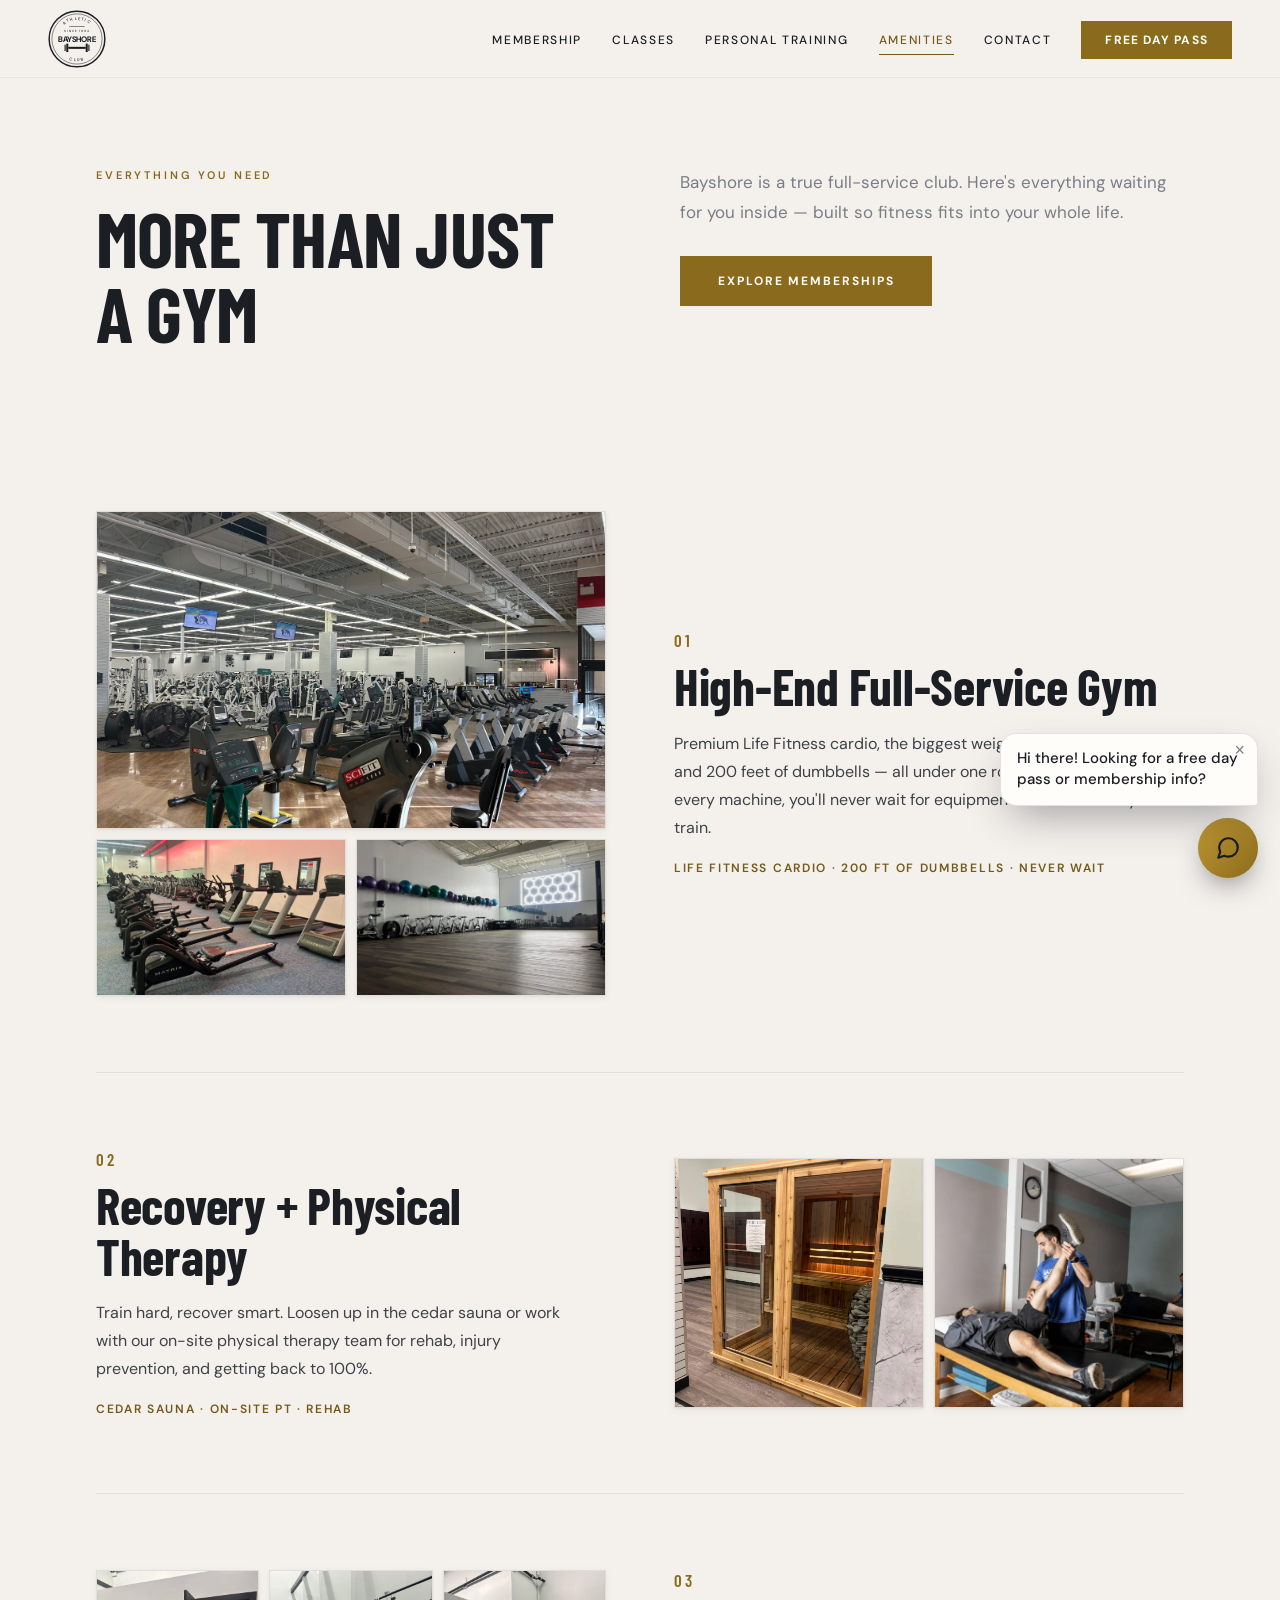
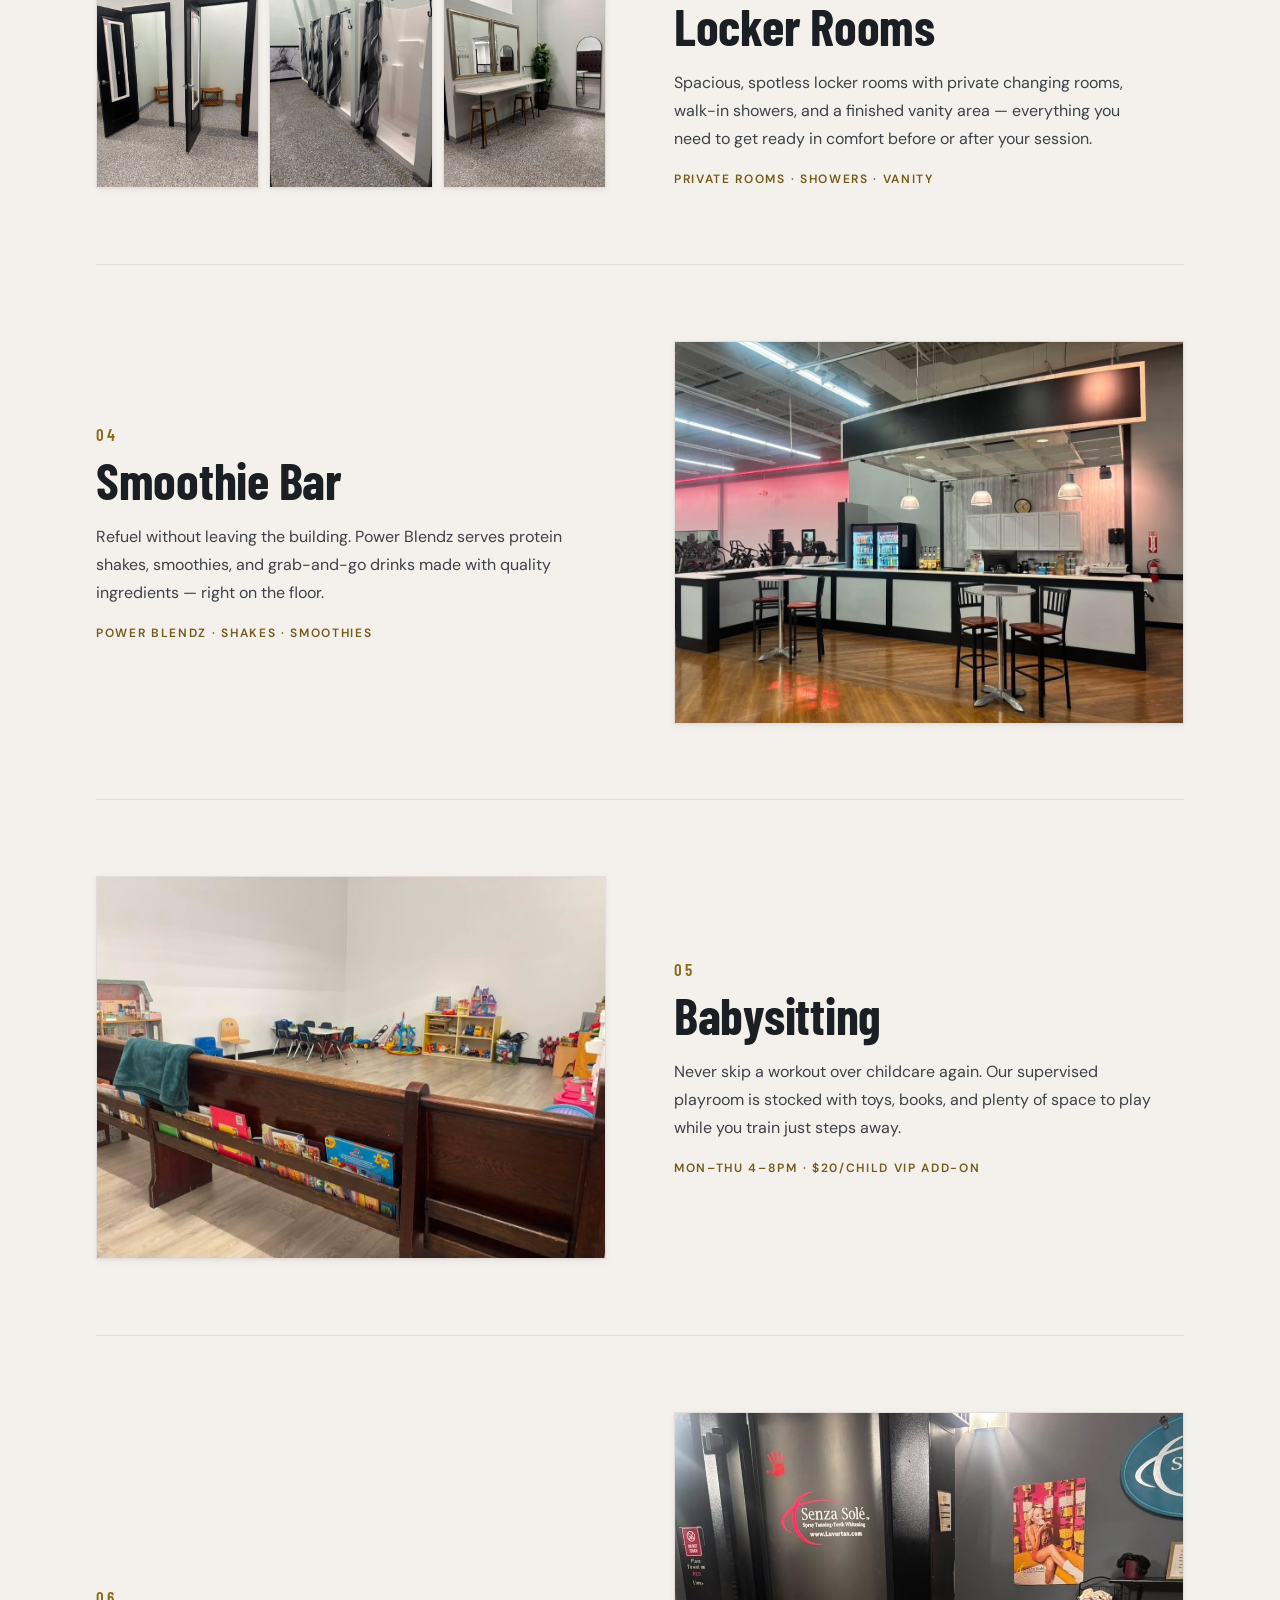
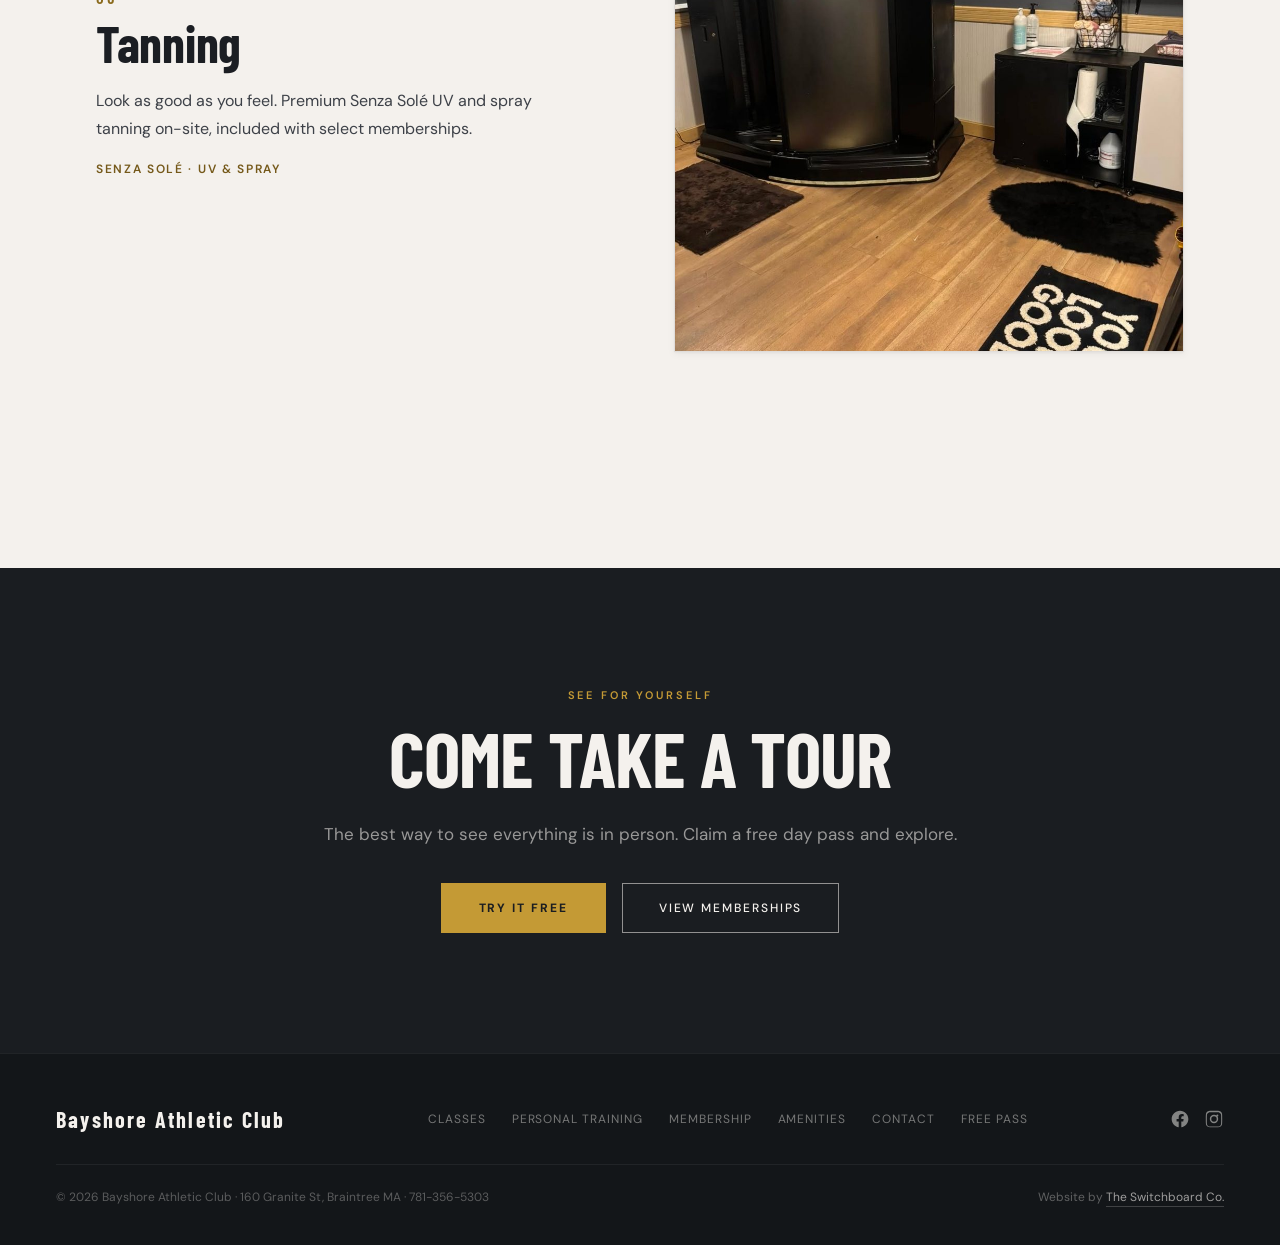
==== amenities.html @ 83b87618 "Amenities lightbox; tighten the Personal Training page Amenities: every photo in a .feature-media bl" ====
<!DOCTYPE html>
<html lang="en">
<head>
<meta charset="UTF-8">
<meta name="viewport" content="width=device-width, initial-scale=1.0">
<title>Amenities | Bayshore Athletic Club</title>
<meta name="description" content="More than a gym — tanning, smoothie bar, physical therapy, babysitting, and more at Bayshore Athletic Club.">
<meta property="og:type" content="website">
<meta property="og:site_name" content="Bayshore Athletic Club">
<meta property="og:title" content="Amenities at Bayshore Athletic Club">
<meta property="og:description" content="Sauna, recovery and physical therapy, smoothie bar, tanning, and babysitting — all under one roof.">
<meta property="og:url" content="https://drewcgolden3.github.io/Bayshore-Athletic-Club/amenities.html">
<meta property="og:image" content="https://drewcgolden3.github.io/Bayshore-Athletic-Club/images/gym-interior.jpg">
<meta property="og:image:alt" content="The training floor at Bayshore Athletic Club">
<meta name="twitter:card" content="summary_large_image">
<meta name="twitter:title" content="Amenities at Bayshore Athletic Club">
<meta name="twitter:description" content="Sauna, recovery and physical therapy, smoothie bar, tanning, and babysitting — all under one roof.">
<meta name="twitter:image" content="https://drewcgolden3.github.io/Bayshore-Athletic-Club/images/gym-interior.jpg">
<link rel="canonical" href="https://drewcgolden3.github.io/Bayshore-Athletic-Club/amenities.html">
<link rel="preconnect" href="https://fonts.googleapis.com">
<link rel="preconnect" href="https://fonts.gstatic.com" crossorigin>
<link href="https://fonts.googleapis.com/css2?family=Barlow+Condensed:wght@500;600;700&family=DM+Sans:wght@300;400;500;600;700&display=swap" rel="stylesheet">
<link rel="stylesheet" href="styles.css?v=17">
<link rel="icon" type="image/svg+xml" href="favicon.svg">
<link rel="icon" type="image/png" sizes="32x32" href="favicon-32.png">
<link rel="icon" type="image/png" sizes="16x16" href="favicon-16.png">
<link rel="shortcut icon" href="favicon.ico">
<link rel="apple-touch-icon" sizes="180x180" href="apple-touch-icon.png">
<meta name="theme-color" content="#1c1f24">
</head>
<body>
<!-- NAV -->
<nav id="navbar" class="nav--light">
  <a href="index.html" class="nav-logo" aria-label="Bayshore Athletic Club — home">
    <svg class="nav-logo-mark" viewBox="0 0 400 400" role="img" aria-label="Bayshore Athletic Club">
      <defs>
        <path id="navArcTop" d="M 200,200 m -132,0 a 132,132 0 0 1 264,0" />
        <path id="navArcBottom" d="M 200,200 m -152,0 a 152,152 0 0 0 304,0" />
      </defs>
      <circle cx="200" cy="200" r="192" fill="none" stroke="currentColor" stroke-width="10" />
      <circle cx="200" cy="200" r="173" fill="none" stroke="currentColor" stroke-width="3.5" />
      <text class="badge-arc" fill="currentColor">
        <textPath href="#navArcTop" startOffset="50%" text-anchor="middle">ATHLETIC</textPath>
      </text>
      <text class="badge-arc" fill="currentColor">
        <textPath href="#navArcBottom" startOffset="50%" text-anchor="middle">CLUB</textPath>
      </text>
      <rect x="147" y="113" width="106" height="3.5" fill="currentColor" />
      <text class="badge-since" x="200" y="152" text-anchor="middle" fill="currentColor">SINCE 1994</text>
      <text class="badge-word" x="200" y="222" text-anchor="middle" fill="currentColor">BAYSHORE</text>
      <g fill="currentColor">
        <rect x="114" y="239" width="8" height="44" />
        <rect x="126" y="232" width="14" height="58" />
        <rect x="140" y="254" width="120" height="14" />
        <rect x="260" y="232" width="14" height="58" />
        <rect x="278" y="239" width="8" height="44" />
      </g>
    </svg>
  </a>
  <ul class="nav-links">
    <li><a href="memberships.html">Membership</a></li>
    <li><a href="classes.html">Classes</a></li>
    <li><a href="personal-training.html">Personal Training</a></li>
    <li><a href="amenities.html" class="active">Amenities</a></li>
    <li><a href="contact.html">Contact</a></li>
    <li><a href="free-pass.html" class="nav-cta">Free Day Pass</a></li>
  </ul>
  <div class="hamburger" id="hamburger" aria-label="Menu">
    <span></span><span></span><span></span>
  </div>
</nav>

<!-- MOBILE MENU -->
<div class="mobile-menu" id="mobileMenu">
  <a href="index.html" onclick="closeMobile()">Home</a>
  <a href="memberships.html" onclick="closeMobile()">Membership</a>
  <a href="classes.html" onclick="closeMobile()">Classes</a>
  <a href="personal-training.html" onclick="closeMobile()">Personal Training</a>
  <a href="amenities.html" onclick="closeMobile()">Amenities</a>
  <a href="contact.html" onclick="closeMobile()">Contact</a>
  <a href="free-pass.html" onclick="closeMobile()" style="color:var(--accent-lt)">Free Day Pass</a>
</div>
<!-- AMENITIES -->
<section id="amenities" class="section-first">
  <div class="container">
    <div class="amenities-intro">
      <div>
        <p class="section-label">Everything You Need</p>
        <h2 class="section-title">MORE THAN JUST A GYM</h2>
      </div>
      <div>
        <p class="section-body">Bayshore is a true full-service club. Here's everything waiting for you inside — built so fitness fits into your whole life.</p>
        <a href="memberships.html" class="btn-primary" style="margin-top:28px;">Explore Memberships</a>
      </div>
    </div>

    <div class="amenities-features" style="margin-top:24px;">

      <div class="feature">
        <div class="feature-media">
          <img class="fm-lead" src="images/gym-floor.jpg" alt="Main gym floor at Bayshore Athletic Club">
          <div class="fm-row2">
            <img src="images/gym-cardio.jpg" alt="Cardio area with Life Fitness equipment">
            <img src="images/gym-studio.jpg" alt="Cycle and group fitness studio">
          </div>
        </div>
        <div class="feature-content">
          <p class="feature-index">01</p>
          <h3 class="feature-name">High-End Full-Service Gym</h3>
          <p class="feature-desc">Premium Life Fitness cardio, the biggest weight room in the area, and 200 feet of dumbbells — all under one roof. With doubles of every machine, you'll never wait for equipment no matter how you train.</p>
          <p class="feature-detail">Life Fitness Cardio · 200 ft of Dumbbells · Never Wait</p>
        </div>
      </div>

      <div class="feature reverse">
        <div class="feature-media fm-duo">
          <img src="images/recovery-sauna.jpg" alt="Cedar sauna for recovery">
          <img src="images/recovery-pt.jpg" alt="On-site physical therapy session">
        </div>
        <div class="feature-content">
          <p class="feature-index">02</p>
          <h3 class="feature-name">Recovery + Physical Therapy</h3>
          <p class="feature-desc">Train hard, recover smart. Loosen up in the cedar sauna or work with our on-site physical therapy team for rehab, injury prevention, and getting back to 100%.</p>
          <p class="feature-detail">Cedar Sauna · On-Site PT · Rehab</p>
        </div>
      </div>

      <div class="feature">
        <div class="feature-media fm-trio">
          <img src="images/lockers-changing.jpg" alt="Private changing rooms">
          <img src="images/lockers-showers.jpg" alt="Walk-in showers">
          <img src="images/lockers-vanity.jpg" alt="Vanity and grooming area">
        </div>
        <div class="feature-content">
          <p class="feature-index">03</p>
          <h3 class="feature-name">Locker Rooms</h3>
          <p class="feature-desc">Spacious, spotless locker rooms with private changing rooms, walk-in showers, and a finished vanity area — everything you need to get ready in comfort before or after your session.</p>
          <p class="feature-detail">Private Rooms · Showers · Vanity</p>
        </div>
      </div>

      <div class="feature reverse">
        <div class="feature-media">
          <img class="fm-single" src="images/smoothie-bar.jpg" alt="Power Blendz smoothie bar">
        </div>
        <div class="feature-content">
          <p class="feature-index">04</p>
          <h3 class="feature-name">Smoothie Bar</h3>
          <p class="feature-desc">Refuel without leaving the building. Power Blendz serves protein shakes, smoothies, and grab-and-go drinks made with quality ingredients — right on the floor.</p>
          <p class="feature-detail">Power Blendz · Shakes · Smoothies</p>
        </div>
      </div>

      <div class="feature">
        <div class="feature-media">
          <img class="fm-single" src="images/babysitting.jpg" alt="Babysitting playroom at Bayshore Athletic Club">
        </div>
        <div class="feature-content">
          <p class="feature-index">05</p>
          <h3 class="feature-name">Babysitting</h3>
          <p class="feature-desc">Never skip a workout over childcare again. Our supervised playroom is stocked with toys, books, and plenty of space to play while you train just steps away.</p>
          <p class="feature-detail">Mon–Thu 4–8PM · $20/child VIP add-on</p>
        </div>
      </div>

      <div class="feature reverse">
        <div class="feature-media">
          <img class="fm-portrait" src="images/tanning.jpg" alt="Senza Solé tanning booth">
        </div>
        <div class="feature-content">
          <p class="feature-index">06</p>
          <h3 class="feature-name">Tanning</h3>
          <p class="feature-desc">Look as good as you feel. Premium Senza Solé UV and spray tanning on-site, included with select memberships.</p>
          <p class="feature-detail">Senza Solé · UV &amp; Spray</p>
        </div>
      </div>

    </div>
  </div>
</section>
<!-- CLOSING CTA -->
<section class="cta-band">
  <div class="container">
    <p class="section-label">See For Yourself</p>
    <h2 class="section-title">COME TAKE A TOUR</h2>
    <p class="section-body">The best way to see everything is in person. Claim a free day pass and explore.</p>
    <div class="cta-actions">
      <a href="free-pass.html" class="btn-primary">Try It Free</a>
      <a href="memberships.html" class="btn-outline">View Memberships</a>
    </div>
  </div>
</section>
<!-- FOOTER -->
<footer>
  <div class="footer-row">
    <div class="footer-logo">Bayshore Athletic Club</div>
    <div class="footer-links">
      <a href="classes.html">Classes</a>
      <a href="personal-training.html">Personal Training</a>
      <a href="memberships.html">Membership</a>
      <a href="amenities.html">Amenities</a>
      <a href="contact.html">Contact</a>
      <a href="free-pass.html">Free Pass</a>
    </div>
    <div class="footer-social">
      <a href="https://www.facebook.com/bayshore.athletic.club/" target="_blank" rel="noopener" aria-label="Bayshore Athletic Club on Facebook"><svg viewBox="0 0 24 24" width="20" height="20" fill="currentColor" aria-hidden="true"><path d="M22 12.06C22 6.5 17.52 2 12 2S2 6.5 2 12.06c0 5.02 3.66 9.18 8.44 9.94v-7.03H7.9v-2.9h2.54V9.85c0-2.5 1.49-3.89 3.77-3.89 1.1 0 2.24.2 2.24.2v2.46H15.2c-1.24 0-1.63.77-1.63 1.56v1.88h2.78l-.45 2.9h-2.33V22c4.78-.76 8.44-4.92 8.44-9.94Z"/></svg></a>
      <a href="https://www.instagram.com/bayshoreathleticclub/" target="_blank" rel="noopener" aria-label="Bayshore Athletic Club on Instagram"><svg viewBox="0 0 24 24" width="20" height="20" fill="currentColor" aria-hidden="true"><path d="M12 2.16c3.2 0 3.58.01 4.85.07 1.17.05 1.8.25 2.23.41.56.22.96.48 1.38.9.42.42.68.82.9 1.38.16.42.36 1.06.41 2.23.06 1.27.07 1.65.07 4.85s-.01 3.58-.07 4.85c-.05 1.17-.25 1.8-.41 2.23-.22.56-.48.96-.9 1.38-.42.42-.82.68-1.38.9-.42.16-1.06.36-2.23.41-1.27.06-1.65.07-4.85.07s-3.58-.01-4.85-.07c-1.17-.05-1.8-.25-2.23-.41a3.7 3.7 0 0 1-1.38-.9 3.7 3.7 0 0 1-.9-1.38c-.16-.42-.36-1.06-.41-2.23-.06-1.27-.07-1.65-.07-4.85s.01-3.58.07-4.85c.05-1.17.25-1.8.41-2.23.22-.56.48-.96.9-1.38.42-.42.82-.68 1.38-.9.42-.16 1.06-.36 2.23-.41C8.42 2.17 8.8 2.16 12 2.16Zm0 1.8c-3.15 0-3.5.01-4.74.07-.9.04-1.38.19-1.71.32-.43.17-.74.37-1.05.69-.32.31-.52.62-.69 1.05-.13.33-.28.81-.32 1.71-.06 1.24-.07 1.59-.07 4.74s.01 3.5.07 4.74c.04.9.19 1.38.32 1.71.17.43.37.74.69 1.05.31.32.62.52 1.05.69.33.13.81.28 1.71.32 1.24.06 1.59.07 4.74.07s3.5-.01 4.74-.07c.9-.04 1.38-.19 1.71-.32.43-.17.74-.37 1.05-.69.32-.31.52-.62.69-1.05.13-.33.28-.81.32-1.71.06-1.24.07-1.59.07-4.74s-.01-3.5-.07-4.74c-.04-.9-.19-1.38-.32-1.71a2.83 2.83 0 0 0-.69-1.05 2.83 2.83 0 0 0-1.05-.69c-.33-.13-.81-.28-1.71-.32-1.24-.06-1.59-.07-4.74-.07Zm0 3.06A5.04 5.04 0 1 1 12 17.1a5.04 5.04 0 0 1 0-10.08Zm0 1.8a3.24 3.24 0 1 0 0 6.48 3.24 3.24 0 0 0 0-6.48Zm5.24-1.13a1.18 1.18 0 1 1-2.36 0 1.18 1.18 0 0 1 2.36 0Z"/></svg></a>
    </div>
  </div>
  <div class="footer-bottom">
    <span class="footer-copy">© 2026 Bayshore Athletic Club · 160 Granite St, Braintree MA · <a href="tel:7813565303">781-356-5303</a></span>
    <span class="footer-credit">Website by <a href="https://switchboardcompany.com" target="_blank" rel="noopener">The Switchboard Co.</a></span>
  </div>
</footer>

<script src="script.js?v=17"></script>
<script src="chat.js?v=1"></script>
</body>
</html>
---- styles.css ----
:root {
    --bg:        #f4f1ed;
    --bg-alt:    #ece8e1;
    --bg-card:   #fffdfa;
    --bg-dark:   #1a1d21;
    --dark:      #1a1d21;
    --dark-mid:  #2a2e34;
    --dark-deep: #131619;
    --ink:       #1b1e23;
    --ink-mid:   #3d4148;
    --muted:     #797e86;
    --border:    rgba(27,30,35,0.09);
    --border-lt: rgba(27,30,35,0.06);
    --accent:    #8a6a1c;
    --accent-lt: #c49a35;
    --accent-deep: #75591a;
    --white:     #fffdfa;
    --red:       #b0362a;

    /* Motion */
    --ease-expo:  cubic-bezier(0.16, 1, 0.3, 1);
    --ease-quart: cubic-bezier(0.25, 1, 0.5, 1);
    --ease-soft:  cubic-bezier(0.4, 0, 0.2, 1);

    /* Elevation — soft, layered, warm-neutral */
    --shadow-sm: 0 1px 2px rgba(27,30,35,0.04), 0 2px 8px rgba(27,30,35,0.05);
    --shadow-md: 0 6px 18px rgba(27,30,35,0.06), 0 16px 40px rgba(27,30,35,0.07);
    --shadow-lg: 0 12px 32px rgba(27,30,35,0.09), 0 32px 64px rgba(27,30,35,0.11);
    --shadow-gold: 0 12px 30px rgba(138,106,28,0.24);

    --nav-h: 78px;

    --font-display: 'Barlow Condensed', 'Bebas Neue', sans-serif;
    --font-body: 'DM Sans', system-ui, -apple-system, sans-serif;
  }

  *, *::before, *::after { margin: 0; padding: 0; box-sizing: border-box; }

  body {
    font-family: var(--font-body);
    background: var(--bg);
    color: var(--ink);
    overflow-x: hidden;
    -webkit-font-smoothing: antialiased;
    text-rendering: optimizeLegibility;
  }

  ::selection { background: rgba(138,106,28,0.22); color: var(--ink); }

  a:focus-visible, button:focus-visible, input:focus-visible {
    outline: 2px solid var(--accent); outline-offset: 3px; border-radius: 2px;
  }

  /* ── NAV ── */
  nav {
    position: fixed; top: 0; left: 0; right: 0; z-index: 100;
    display: flex; align-items: center; justify-content: space-between;
    padding: 0 clamp(20px, 4vw, 48px); height: var(--nav-h);
    /* Dark bar on every page. It reads as one solid band over the hero photo
       instead of a translucent panel the photo shows through, which is what
       was dimming the links before you scrolled. */
    background: rgba(20,22,26,0.95);
    backdrop-filter: blur(16px) saturate(1.15);
    -webkit-backdrop-filter: blur(16px) saturate(1.15);
    border-bottom: 1px solid transparent;
    transition: box-shadow 0.5s var(--ease-soft),
                border-color 0.5s var(--ease-soft), height 0.5s var(--ease-soft);
  }
  /* The scrolled state adds only a border and shadow. It used to darken the
     bar as well, which read as the links brightening on scroll — the bar now
     holds one value top to bottom. */
  nav.scrolled {
    border-bottom-color: rgba(255,255,255,0.09);
    box-shadow: 0 10px 30px rgba(0,0,0,0.28);
  }
  .nav-logo {
    display: flex; align-items: center;
    color: var(--white); text-decoration: none; line-height: 1;
  }
  .nav-logo-mark {
    width: 58px; height: 58px; display: block;
    color: inherit; transition: color 0.35s var(--ease-soft);
  }
  .nav-logo:hover .nav-logo-mark { color: var(--accent-lt); }
  .nav-links { display: flex; align-items: center; gap: 30px; list-style: none; }
  .nav-links a {
    position: relative;
    /* Full white, not a translucent white — at 0.88 the links read dim over
       the hero photo and appeared to brighten once the bar darkened. */
    text-decoration: none; color: var(--white);
    font-size: 12px; font-weight: 500; letter-spacing: 0.14em; text-transform: uppercase;
    transition: color 0.3s var(--ease-soft); white-space: nowrap;
  }
  .nav-links a:not(.nav-cta)::after {
    content: ''; position: absolute; left: 0; right: 0; bottom: -7px; height: 1.5px;
    background: var(--accent-lt); transform: scaleX(0); transform-origin: left center;
    transition: transform 0.45s var(--ease-expo);
  }
  .nav-links a:not(.nav-cta):hover::after,
  .nav-links a:not(.nav-cta).active::after { transform: scaleX(1); }
  /* accent-lt, not accent — the bar is dark now, so the lighter tone is the
     one that stays legible on hover. */
  .nav-links a:hover { color: var(--accent-lt); }
  .nav-cta {
    background: var(--accent-lt); color: var(--dark) !important;
    padding: 11px 24px; font-weight: 700 !important;
    letter-spacing: 0.1em !important;
    transition: background 0.35s var(--ease-soft), box-shadow 0.35s var(--ease-soft), transform 0.35s var(--ease-expo) !important;
    white-space: nowrap;
  }
  .nav-cta:hover { background: #d9b04a; box-shadow: 0 8px 22px rgba(0,0,0,0.35); transform: translateY(-1px); }

  /* ── LIGHT NAV (interior pages) ──
     The dark bar earns its place over the hero photo; on a cream page it just
     sits there as a black slab. Interior pages get the same bar in reverse:
     cream ground, ink links, deep bronze CTA — the pairing that passes on
     light. Home keeps the dark nav. */
  nav.nav--light {
    background: rgba(244,241,237,0.92);
    border-bottom-color: var(--border-lt);
  }
  nav.nav--light.scrolled {
    border-bottom-color: var(--border);
    box-shadow: 0 10px 30px rgba(27,30,35,0.07);
  }
  nav.nav--light .nav-logo { color: var(--dark); }
  nav.nav--light .nav-logo:hover .nav-logo-mark { color: var(--accent-deep); }
  nav.nav--light .nav-links a { color: var(--ink); }
  nav.nav--light .nav-links a:hover,
  nav.nav--light .nav-links a.active { color: var(--accent-deep); }
  nav.nav--light .nav-links a:not(.nav-cta)::after { background: var(--accent-deep); }
  nav.nav--light .nav-cta {
    background: var(--accent); color: var(--white) !important;
  }
  nav.nav--light .nav-cta:hover { background: var(--accent-deep); box-shadow: 0 8px 22px rgba(27,30,35,0.22); }
  nav.nav--light .hamburger span { background: var(--ink); }

  .hamburger { display: none; flex-direction: column; gap: 5px; cursor: pointer; padding: 6px; margin: -6px; }
  .hamburger span { display: block; width: 24px; height: 2px; background: var(--white); transition: 0.4s var(--ease-expo); }

  /* ── HERO ── */
  #hero {
    height: 100vh; min-height: 640px;
    display: flex; align-items: center; justify-content: center;
    position: relative; overflow: hidden;
    background: var(--dark);
    padding: calc(var(--nav-h) + 40px) 0 60px;
  }
  .hero-inner {
    position: relative; z-index: 2;
    width: 100%; max-width: 1240px; margin: 0 auto;
    padding: 0 clamp(24px, 5vw, 56px);
  }
  .hero-photo {
    position: absolute; inset: -4%;
    background-image: url('images/gym-interior.jpg');
    background-size: cover; background-position: center;
    filter: brightness(0.64) saturate(1.02) contrast(1.02);
    transform: scale(1.06);
    animation: heroDrift 22s ease-in-out infinite alternate;
    will-change: transform;
  }
  .hero-bg {
    position: absolute; inset: 0;
    background:
      /* Lighter than before, and part of the darkening traded for warmth. The
         vertical pass still anchors the nav at the top and the section join at
         the bottom; the middle stays open so the room reads as a bright gym
         rather than a night shot. The bronze wash is doing the "inviting" —
         a neutral grey scrim at this opacity just looked flat. */
      linear-gradient(180deg, rgba(16,18,21,0.58) 0%, rgba(16,18,21,0.20) 46%, rgba(16,18,21,0.66) 100%),
      radial-gradient(ellipse 74% 62% at 50% 50%, rgba(16,18,21,0.30) 0%, transparent 78%),
      radial-gradient(ellipse 86% 74% at 50% 56%, rgba(138,106,28,0.16) 0%, transparent 72%);
  }

  .hero-content {
    position: relative; text-align: center; max-width: 900px;
    margin: 0 auto; padding: 0;
  }
  /* ── HERO LOCKUP ──
     The horizontal wordmark leads the hero. Sized off viewport height as well
     as width so it can't push the buttons off a short laptop screen. */
  .hero-logo {
    display: flex; justify-content: center; margin-bottom: 40px;
    opacity: 0; animation: fadeUp 1.1s 0.12s var(--ease-expo) forwards;
  }
  .hero-lockup-mark {
    /* The vh term is a width cap, not a height — it keeps the lockup from
       growing so wide on a short laptop screen that the buttons fall below
       the fold. */
    width: clamp(320px, min(54vw, 70vh), 780px);
    height: auto; color: var(--bg);
    filter: drop-shadow(0 12px 38px rgba(0,0,0,0.5));
  }
  /* Sizes tuned by measuring the rendered glyph widths against the artwork's
     proportions: BAYSHORE fills 0.91 of the lockup width, ATHLETIC CLUB 0.54,
     SINCE 1994 0.30. */
  .lock-since {
    font-family: var(--font-body); font-weight: 500;
    font-size: 21px; letter-spacing: 7px;
  }
  .lock-word {
    font-family: var(--font-body); font-weight: 700;
    font-size: 111px; letter-spacing: -1px;
  }
  .lock-sub {
    font-family: var(--font-body); font-weight: 500;
    font-size: 25px; letter-spacing: 11px;
  }
  /* DM Sans, not the condensed display face — it matches the wordmark's
     proportions in the original badge artwork. */
  .badge-arc {
    font-family: var(--font-body); font-weight: 500;
    font-size: 28px; letter-spacing: 9px;
  }
  .badge-since {
    font-family: var(--font-body); font-weight: 500;
    font-size: 21px; letter-spacing: 6px;
  }
  .badge-word {
    font-family: var(--font-body); font-weight: 700;
    font-size: 55px; letter-spacing: -0.5px;
  }

  /* Carries the h1 — the lockup states the name, so this is the line that
     actually describes the club. */
  .hero-sub {
    font-family: var(--font-body); font-weight: 300;
    font-size: clamp(17px, 1.62vw, 22px);
    color: rgba(244,241,237,0.8);
    line-height: 1.6; letter-spacing: 0.002em;
    max-width: 680px; margin: 0 auto 42px;
    opacity: 0; animation: fadeUp 1s 0.36s var(--ease-expo) forwards;
  }
  .hero-actions {
    display: flex; gap: 18px; justify-content: center; flex-wrap: wrap;
    opacity: 0; animation: fadeUp 1s 0.54s var(--ease-expo) forwards;
  }
  /* Scaled up with the rest of the stack — the shared button sizes are tuned
     for in-page sections, which sit at a smaller scale than the hero. */
  #hero .btn-primary, #hero .btn-outline {
    padding: 20px 46px; font-size: 13px; letter-spacing: 0.17em;
  }
  .hero-trust {
    margin-top: 30px; font-size: 13px; font-weight: 500;
    letter-spacing: 0.2em; text-transform: uppercase;
    color: rgba(244,241,237,0.52);
    opacity: 0; animation: fadeUp 1s 0.72s var(--ease-expo) forwards;
  }

  /* ── BRONZE ON DARK ──
     Every filled bronze button that sits on a dark section, in one place, so
     the two tones can't drift apart again. Dark sections take the light bronze
     with dark ink (deep bronze on near-black is only 3.35:1); light sections
     keep the deep bronze with white, which is the pairing that passes there.
     Dark sections are #hero, #daypass-banner, #stats, #training, .cta-band. */
  #hero .btn-primary,
  .cta-band .btn-primary,
  #training .btn-primary,
  #daypass-banner .btn-accent {
    background: var(--accent-lt); color: var(--dark);
  }
  #hero .btn-primary:hover,
  .cta-band .btn-primary:hover,
  #training .btn-primary:hover,
  #daypass-banner .btn-accent:hover {
    background: #d9b04a; box-shadow: 0 12px 30px rgba(0,0,0,0.4);
  }

  @media (max-width: 620px) {
    /* The lockup's fine tracking closes up at small widths — give it more of
       the line and ease the gap under it. */
    .hero-lockup-mark { width: min(100%, 380px); }
    .hero-logo { margin-bottom: 28px; }
  }

  /* ── BUTTONS ── */
  .btn-primary {
    background: var(--accent); color: var(--white);
    padding: 17px 38px; font-size: 12px; font-weight: 700;
    letter-spacing: 0.16em; text-transform: uppercase;
    text-decoration: none; display: inline-block; font-family: var(--font-body);
    transition: background 0.4s var(--ease-soft), box-shadow 0.45s var(--ease-expo), transform 0.45s var(--ease-expo);
  }
  .btn-primary:hover { background: var(--accent-deep); box-shadow: var(--shadow-gold); transform: translateY(-2px); }
  .btn-outline {
    border: 1.5px solid rgba(244,241,237,0.55); color: var(--bg);
    padding: 16px 36px; font-size: 12px; font-weight: 500;
    letter-spacing: 0.16em; text-transform: uppercase;
    text-decoration: none; display: inline-block;
    transition: border-color 0.4s var(--ease-soft), color 0.4s var(--ease-soft),
                background 0.4s var(--ease-soft), transform 0.45s var(--ease-expo);
  }
  .btn-outline:hover { border-color: var(--accent-lt); color: var(--accent-lt); background: rgba(138,106,28,0.06); transform: translateY(-2px); }

  /* Light btn-outline for light sections */
  .btn-outline-dark {
    border: 1.5px solid rgba(27,30,35,0.22); color: var(--ink);
    padding: 15px 32px; font-size: 12px; font-weight: 500;
    letter-spacing: 0.16em; text-transform: uppercase;
    text-decoration: none; display: inline-block;
    transition: border-color 0.4s var(--ease-soft), color 0.4s var(--ease-soft),
                background 0.4s var(--ease-soft), transform 0.45s var(--ease-expo);
  }
  .btn-outline-dark:hover { border-color: var(--accent); color: var(--accent); background: rgba(138,106,28,0.05); transform: translateY(-2px); }

  /* ── DAY PASS BANNER ── */
  #daypass-banner {
    background: var(--dark);
    padding: 22px 48px;
    display: flex; align-items: center; justify-content: center; gap: 32px;
    flex-wrap: wrap; text-align: center;
    border-top: 1px solid rgba(255,255,255,0.05);
  }
  .banner-text {
    font-family: var(--font-display); font-weight: 600;
    font-size: 26px; color: var(--bg); letter-spacing: 0.06em;
  }
  .banner-text span {
    font-family: var(--font-body); font-size: 14px; font-weight: 400;
    display: block; letter-spacing: 0; margin-top: 2px; color: rgba(244,241,237,0.62);
  }
  .btn-accent {
    background: var(--accent); color: var(--white);
    padding: 13px 28px; font-size: 12px; font-weight: 700;
    letter-spacing: 0.16em; text-transform: uppercase;
    text-decoration: none; white-space: nowrap;
    transition: background 0.35s var(--ease-soft), box-shadow 0.4s var(--ease-expo), transform 0.4s var(--ease-expo);
  }
  .btn-accent:hover { background: var(--accent-deep); box-shadow: var(--shadow-gold); transform: translateY(-1px); }

  /* ── SECTION COMMON ── */
  section { padding: clamp(84px, 11vw, 148px) 0; }
  .container { max-width: 1200px; margin: 0 auto; padding: 0 clamp(24px, 5vw, 56px); }
  .section-label {
    font-size: 11px; letter-spacing: 0.26em; text-transform: uppercase;
    color: var(--accent); font-weight: 600; margin-bottom: 18px;
  }
  .section-title {
    font-family: var(--font-display); font-weight: 700;
    font-size: clamp(46px, 6vw, 82px);
    line-height: 0.98; letter-spacing: -0.01em; margin-bottom: 24px;
    color: var(--ink);
  }
  .section-body { font-size: 17px; color: var(--muted); line-height: 1.75; max-width: 60ch; }

  /* ── STATS ── */
  #stats { background: var(--dark); padding: clamp(56px, 7vw, 84px) 0; }
  .stats-grid {
    display: grid; grid-template-columns: repeat(4, 1fr);
    gap: 1px; background: rgba(255,255,255,0.07);
  }
  .stat-item { background: var(--dark); padding: 44px 32px; text-align: center; }
  .stat-num {
    font-family: var(--font-display); font-weight: 600;
    font-size: 66px; color: var(--accent-lt); line-height: 1; letter-spacing: 0.01em;
  }
  .stat-label { font-size: 11px; letter-spacing: 0.2em; text-transform: uppercase; color: rgba(244,241,237,0.42); margin-top: 12px; }

  /* ── MEMBERSHIP ── */
  #membership { background: var(--bg); }
  .membership-header { margin-bottom: 68px; }
  .plans-grid {
    display: grid; grid-template-columns: 1fr 1fr;
    gap: 22px; margin-bottom: 52px;
  }
  /* Four-up plan row. Its own class rather than a .plans-grid modifier — the
     two-up grid has responsive rules further down that would otherwise win on
     equal specificity and collapse this to one column at 900px. */
  .plan-grid-4 {
    display: grid; grid-template-columns: repeat(4, 1fr);
    gap: 18px; margin-bottom: 52px; align-items: stretch;
  }
  .plan-grid-4 .plan-card { display: flex; flex-direction: column; padding: 44px 28px; }
  .plan-grid-4 .plan-name { font-size: 29px; line-height: 1.04; margin-bottom: 10px; }
  .plan-grid-4 .plan-price { font-size: 44px; }
  .plan-grid-4 .plan-price sup { font-size: 20px; }
  .plan-grid-4 .plan-price sub { display: block; font-size: 13px; margin-top: 6px; }
  .plan-grid-4 .plan-desc { margin-bottom: 24px; }
  .plan-grid-4 .plan-features { margin-bottom: 28px; flex: 1; }
  .plan-grid-4 .plan-features li { font-size: 13.5px; padding: 9px 0; }
  @media (max-width: 1080px) { .plan-grid-4 { grid-template-columns: repeat(2, 1fr); } }
  @media (max-width: 560px)  { .plan-grid-4 { grid-template-columns: 1fr; } }

  .plan-card {
    background: var(--bg-card); padding: 50px 42px;
    position: relative; border: 1px solid var(--border);
    transition: box-shadow 0.5s var(--ease-expo), transform 0.5s var(--ease-expo), border-color 0.5s var(--ease-soft);
  }
  .plan-card:hover { box-shadow: var(--shadow-lg); transform: translateY(-5px); border-color: var(--border-lt); }
  .plan-card.featured { border-color: rgba(138,106,28,0.55); box-shadow: 0 0 0 1px rgba(138,106,28,0.18); }
  .plan-badge {
    position: absolute; top: 0; right: 32px;
    background: var(--accent); color: var(--white);
    font-size: 10px; font-weight: 700; letter-spacing: 0.16em; text-transform: uppercase;
    padding: 7px 15px;
  }
  .plan-name {
    font-family: var(--font-display); font-weight: 700;
    font-size: 38px; letter-spacing: 0.02em; color: var(--ink); margin-bottom: 4px;
  }
  .plan-price { font-size: 50px; font-weight: 300; color: var(--accent-deep); line-height: 1; margin-bottom: 10px; letter-spacing: -0.02em; }
  .plan-price sup { font-size: 24px; vertical-align: super; }
  .plan-price sub { font-size: 16px; color: var(--muted); font-weight: 400; }
  .plan-desc { font-size: 13px; color: var(--muted); margin-bottom: 32px; line-height: 1.6; }
  .plan-features { list-style: none; margin-bottom: 40px; }
  .plan-features li {
    font-size: 14px; color: var(--ink-mid); padding: 11px 0;
    border-bottom: 1px solid var(--border);
    display: flex; align-items: center; gap: 12px;
  }
  .plan-features li::before { content: '→'; color: var(--accent); flex-shrink: 0; }
  .btn-plan {
    display: block; text-align: center;
    background: transparent; border: 1.5px solid var(--border);
    color: var(--ink); padding: 15px;
    font-size: 12px; font-weight: 600; letter-spacing: 0.16em; text-transform: uppercase;
    text-decoration: none;
    transition: background 0.4s var(--ease-soft), border-color 0.4s var(--ease-soft), color 0.4s var(--ease-soft);
  }
  .btn-plan:hover { background: var(--dark); border-color: var(--dark); color: var(--white); }
  .plan-card.featured .btn-plan { background: var(--accent); border-color: var(--accent); color: var(--white); }
  .plan-card.featured .btn-plan:hover { background: var(--accent-deep); border-color: var(--accent-deep); }

  .paid-grid { display: grid; grid-template-columns: repeat(3, 1fr); gap: 16px; }
  .paid-item {
    background: var(--bg-card); padding: 30px 26px;
    border: 1px solid var(--border); border-left: 3px solid var(--accent);
    transition: box-shadow 0.45s var(--ease-expo), transform 0.45s var(--ease-expo);
  }
  .paid-item:hover { box-shadow: var(--shadow-md); transform: translateY(-3px); }
  .paid-label { font-size: 12px; letter-spacing: 0.08em; text-transform: uppercase; color: var(--muted); margin-bottom: 10px; }
  .paid-price { font-family: var(--font-display); font-weight: 700; font-size: 42px; color: var(--ink); letter-spacing: 0.01em; }
  .paid-note { font-size: 12px; color: var(--muted); margin-top: 4px; }

  .insurance-note {
    background: rgba(138,106,28,0.06); border-left: 3px solid var(--accent);
    padding: 22px 26px; margin-top: 34px;
    font-size: 14px; color: var(--ink-mid); line-height: 1.65;
  }
  .insurance-note a { color: var(--accent-deep); }

  /* ── CLASSES ── */
  #classes { background: var(--bg-alt); }
  .classes-intro { display: grid; grid-template-columns: 1fr 1fr; gap: 80px; align-items: start; margin-bottom: 68px; }
  .classes-grid { display: grid; grid-template-columns: repeat(3, 1fr); gap: 16px; }
  .class-card {
    background: var(--bg-card); padding: 34px 30px;
    border: 1px solid var(--border); cursor: default;
    transition: box-shadow 0.45s var(--ease-expo), transform 0.45s var(--ease-expo), border-color 0.45s var(--ease-soft);
  }
  .class-card:hover { box-shadow: var(--shadow-md); transform: translateY(-4px); border-color: var(--border-lt); }
  .class-card:hover .class-name { color: var(--accent-deep); }
  .class-icon { font-size: 28px; margin-bottom: 18px; }
  .class-name {
    font-family: var(--font-display); font-weight: 700;
    font-size: 24px; letter-spacing: 0.01em; margin-bottom: 8px; transition: color 0.35s var(--ease-soft); color: var(--ink);
  }
  .class-desc { font-size: 13px; color: var(--muted); line-height: 1.65; }

  /* ── PERSONAL TRAINING ── */
  #training { background: var(--dark); }
  #training .section-title { color: var(--bg); }
  #training .section-body { color: rgba(244,241,237,0.58); }
  .training-layout { display: grid; grid-template-columns: 1fr 1fr; gap: 80px; align-items: start; }
  .training-benefits { display: flex; flex-direction: column; gap: 26px; }
  .benefit-item { display: flex; gap: 22px; align-items: flex-start; }
  .benefit-num {
    font-family: var(--font-display); font-weight: 600;
    font-size: 50px; color: var(--accent-lt); opacity: 0.42; line-height: 1; flex-shrink: 0; width: 48px;
  }
  .benefit-title { font-size: 15px; font-weight: 600; margin-bottom: 7px; color: var(--bg); letter-spacing: 0.01em; }
  .benefit-body { font-size: 13px; color: rgba(244,241,237,0.52); line-height: 1.65; }

  /* ── AMENITIES ── */
  #amenities { background: var(--bg); }
  .amenities-intro { display: grid; grid-template-columns: 1fr 1fr; gap: 80px; align-items: start; margin-bottom: 60px; }
  .amenities-list { display: grid; grid-template-columns: repeat(2, 1fr); gap: 16px; }
  .amenity-item {
    background: var(--bg-card); padding: 30px 26px;
    display: flex; align-items: center; gap: 18px;
    border: 1px solid var(--border);
    transition: box-shadow 0.45s var(--ease-expo), transform 0.45s var(--ease-expo);
  }
  .amenity-item:hover { box-shadow: var(--shadow-md); transform: translateY(-3px); }
  .amenity-icon { font-size: 22px; width: 40px; flex-shrink: 0; }
  .amenity-name { font-size: 14px; font-weight: 600; color: var(--ink); }
  .amenity-detail { font-size: 12px; color: var(--muted); margin-top: 2px; }

  /* ── EXPLORE GRID (home) ── */
  #explore { background: var(--bg); }
  .explore-grid { display: grid; grid-template-columns: repeat(4, 1fr); gap: 18px; margin-top: 56px; }
  .explore-card {
    display: flex; flex-direction: column;
    background: var(--bg-card); border: 1px solid var(--border);
    text-decoration: none; color: inherit; overflow: hidden;
    transition: box-shadow 0.5s var(--ease-expo), transform 0.5s var(--ease-expo), border-color 0.45s var(--ease-soft);
  }
  .explore-card:hover { box-shadow: var(--shadow-lg); transform: translateY(-5px); border-color: var(--border-lt); }
  .explore-media {
    width: 100%; aspect-ratio: 4/3; object-fit: cover; display: block;
    filter: saturate(0.94);
    transition: transform 0.7s var(--ease-expo), filter 0.5s var(--ease-soft);
  }
  .explore-card:hover .explore-media { transform: scale(1.05); filter: saturate(1.06); }

  /* Four-up trainer tile. Each pane clips its own image so the hover zoom
     can't bleed into a neighbouring pane. */
  .explore-mosaic {
    width: 100%; aspect-ratio: 4/3;
    display: grid; grid-template-columns: 1fr 1fr; grid-template-rows: 1fr 1fr;
    gap: 2px; background: var(--border);
    /* The card is a column flexbox, so this tile's automatic minimum height
       would resolve to the intrinsic height of the four photos and override
       aspect-ratio entirely. Both declarations are load-bearing. */
    flex: none; min-height: 0;
  }
  .mosaic-pane { display: block; overflow: hidden; min-width: 0; min-height: 0; }
  .mosaic-pane img {
    width: 100%; height: 100%; display: block;
    /* The tiles are already cut to 4:3, so cover is a no-op here rather than a
       second crop on top of the deliberate one. */
    object-fit: cover; object-position: center;
    filter: saturate(0.94);
    transition: transform 0.7s var(--ease-expo), filter 0.5s var(--ease-soft);
  }
  .explore-card:hover .mosaic-pane img { transform: scale(1.05); filter: saturate(1.06); }
  .explore-body { padding: 26px 24px 28px; display: flex; flex-direction: column; flex: 1; }
  /* The card's inner elements are spans (only phrasing content is valid inside
     an <a>), so they need explicit block display for the spacing to apply. */
  .explore-name {
    display: block;
    font-family: var(--font-display); font-weight: 700;
    font-size: 25px; letter-spacing: 0.02em; color: var(--ink);
    margin-bottom: 8px; transition: color 0.35s var(--ease-soft);
  }
  .explore-card:hover .explore-name { color: var(--accent-deep); }
  .explore-desc { display: block; font-size: 13.5px; color: var(--muted); line-height: 1.65; flex: 1; }
  .explore-link {
    display: block;
    margin-top: 18px; font-size: 11px; font-weight: 600;
    text-transform: uppercase; letter-spacing: 0.14em; color: var(--accent-deep);
  }
  .explore-link::after { content: " →"; }
  @media (max-width: 980px) { .explore-grid { grid-template-columns: repeat(2, 1fr); } }
  @media (max-width: 520px) { .explore-grid { grid-template-columns: 1fr; } }

  /* ── REVIEWS ── */
  #reviews { background: var(--bg-alt); }
  .reviews-grid { display: grid; grid-template-columns: repeat(2, 1fr); gap: 16px; margin-top: 64px; }
  .review-card {
    background: var(--bg-card); padding: 42px 38px;
    border: 1px solid var(--border); position: relative;
    transition: box-shadow 0.5s var(--ease-expo), transform 0.5s var(--ease-expo);
  }
  .review-card:hover { box-shadow: var(--shadow-md); transform: translateY(-3px); }
  .review-stars { color: var(--accent); font-size: 15px; letter-spacing: 3px; margin-bottom: 18px; }
  .review-text { font-size: 16px; line-height: 1.75; color: var(--ink-mid); margin-bottom: 24px; }
  .review-author { font-size: 12px; font-weight: 600; letter-spacing: 0.12em; text-transform: uppercase; color: var(--ink); }
  .review-author::before { content: '—  '; color: var(--accent); }

  /* ── DAY PASS SECTION ── */
  #daypass { background: var(--dark); padding: clamp(96px, 11vw, 148px) 0; text-align: center; }
  #daypass .section-label { color: var(--accent-lt); }
  #daypass .section-title { color: var(--bg); }
  #daypass .section-body { color: rgba(244,241,237,0.58); margin: 0 auto 48px; }
  .daypass-steps {
    display: grid; grid-template-columns: repeat(3, 1fr); gap: 20px;
    max-width: 820px; margin: 0 auto 56px; text-align: left;
  }
  .step { padding: 30px; background: rgba(244,241,237,0.045); border: 1px solid rgba(244,241,237,0.09); transition: background 0.4s var(--ease-soft); }
  .step:hover { background: rgba(244,241,237,0.07); }
  .step-num { font-family: var(--font-display); font-weight: 700; font-size: 46px; color: rgba(214,167,82,0.32); line-height: 1; }
  .step-title { font-weight: 700; font-size: 15px; color: var(--bg); margin: 6px 0; letter-spacing: 0.01em; }
  .step-text { font-size: 13px; color: rgba(244,241,237,0.48); line-height: 1.6; }
  .daypass-form-wrap {
    max-width: 520px; margin: 0 auto;
    background: var(--bg); padding: 44px; box-shadow: var(--shadow-lg);
  }
  .daypass-form-title {
    font-family: var(--font-display); font-weight: 700; font-size: 30px;
    color: var(--ink); margin-bottom: 24px; letter-spacing: 0.02em;
  }
  .form-fields { display: flex; flex-direction: column; gap: 12px; }
  .form-fields input {
    padding: 15px 16px; font-size: 15px; font-family: var(--font-body);
    background: var(--white); border: 1px solid var(--border);
    outline: none; width: 100%; color: var(--ink);
    transition: border-color 0.3s var(--ease-soft), box-shadow 0.3s var(--ease-soft);
  }
  .form-fields input:focus { border-color: var(--accent); box-shadow: 0 0 0 3px rgba(138,106,28,0.12); }
  .btn-submit {
    background: var(--dark); color: var(--white);
    padding: 17px; font-size: 12px; font-weight: 700;
    letter-spacing: 0.16em; text-transform: uppercase;
    border: none; cursor: pointer; font-family: var(--font-body);
    width: 100%; transition: background 0.4s var(--ease-soft); margin-top: 4px;
  }
  .btn-submit:hover { background: var(--accent-deep); }
  .form-note { font-size: 11px; color: var(--muted); margin-top: 16px; text-align: center; }
  .form-note a { color: var(--ink-mid); }

  /* ── CONTACT ── */
  #contact { background: var(--bg-alt); }
  .contact-grid { display: grid; grid-template-columns: 1fr 1fr; gap: 80px; align-items: start; }
  .contact-block { display: flex; flex-direction: column; gap: 30px; }
  .contact-item { display: flex; gap: 18px; align-items: flex-start; }
  .contact-icon { font-size: 18px; width: 36px; flex-shrink: 0; padding-top: 2px; }
  .contact-info-label { font-size: 10px; letter-spacing: 0.16em; text-transform: uppercase; color: var(--muted); margin-bottom: 5px; }
  .contact-info-value { font-size: 15px; color: var(--ink); }
  .contact-info-value a { color: var(--ink); text-decoration: none; transition: color 0.3s var(--ease-soft); }
  .contact-info-value a:hover { color: var(--accent); }
  .hours-table { width: 100%; border-collapse: collapse; }
  .hours-table td { padding: 12px 0; font-size: 14px; }
  .hours-table td:first-child { color: var(--muted); width: 160px; }
  .hours-table td:last-child { color: var(--ink); font-weight: 600; }
  .hours-table tr { border-bottom: 1px solid var(--border); }
  .contact-ctas { margin-top: 26px; display: flex; gap: 12px; flex-wrap: wrap; }
  .btn-dark {
    background: var(--dark); color: var(--white);
    padding: 15px 28px; font-size: 12px; font-weight: 700;
    letter-spacing: 0.16em; text-transform: uppercase;
    text-decoration: none; transition: background 0.4s var(--ease-soft); flex: 1; text-align: center;
  }
  .btn-dark:hover { background: var(--accent-deep); }

  /* ── FOOTER ── */
  footer {
    background: var(--dark-deep); border-top: 1px solid rgba(255,255,255,0.06);
    padding: 52px clamp(24px, 5vw, 56px) 40px;
  }
  .footer-row {
    display: flex; align-items: center; justify-content: space-between;
    flex-wrap: wrap; gap: 20px;
  }
  .footer-logo { font-family: var(--font-display); font-weight: 700; font-size: 22px; letter-spacing: 0.1em; color: var(--bg); }
  .footer-links { display: flex; gap: 26px; flex-wrap: wrap; }
  .footer-links a { font-size: 12px; color: rgba(244,241,237,0.44); text-decoration: none; letter-spacing: 0.08em; text-transform: uppercase; transition: color 0.3s var(--ease-soft); }
  .footer-links a:hover { color: var(--accent-lt); }
  .footer-social { display: flex; gap: 14px; align-items: center; }
  .footer-social a { color: rgba(244,241,237,0.5); display: inline-flex; transition: color 0.3s var(--ease-soft), transform 0.35s var(--ease-expo); }
  .footer-social a:hover { color: var(--accent-lt); transform: translateY(-2px); }
  .footer-bottom {
    display: flex; align-items: center; justify-content: space-between;
    flex-wrap: wrap; gap: 8px; margin-top: 32px; padding-top: 24px;
    border-top: 1px solid rgba(255,255,255,0.06);
  }
  .footer-copy { font-size: 12px; color: rgba(244,241,237,0.32); }
  .footer-credit { font-size: 12px; color: rgba(244,241,237,0.34); }
  .footer-credit a { color: rgba(244,241,237,0.62); text-decoration: none; border-bottom: 1px solid rgba(244,241,237,0.2); padding-bottom: 1px; transition: color 0.3s var(--ease-soft), border-color 0.3s var(--ease-soft); }
  .footer-credit a:hover { color: var(--accent-lt); border-color: var(--accent-lt); }
  .footer-copy a { color: inherit; text-decoration: none; }

  /* ── MOBILE MENU ── */
  .mobile-menu {
    display: none; position: fixed; inset: 0; z-index: 99;
    /* Matches the dark nav — a light overlay under a dark bar looked like a
       different site. */
    background: var(--dark); flex-direction: column;
    align-items: center; justify-content: center; gap: 30px;
    padding-top: var(--nav-h);
  }
  .mobile-menu.open { display: flex; }
  .mobile-menu a {
    font-family: var(--font-display); font-weight: 700; font-size: 42px; letter-spacing: 0.04em;
    color: var(--bg); text-decoration: none; transition: color 0.3s var(--ease-soft);
  }
  .mobile-menu a:hover { color: var(--accent-lt); }

  /* ── SVG ICONS ── */
  svg.ico {
    stroke: var(--accent); stroke-width: 1.6; fill: none;
    stroke-linecap: round; stroke-linejoin: round; display: block;
  }
  .class-icon svg.ico   { width: 30px; height: 30px; }
  .amenity-icon svg.ico { width: 24px; height: 24px; }
  .contact-icon svg.ico { width: 20px; height: 20px; }
  .insurance-note svg.ico { width: 20px; height: 20px; display: inline-block; vertical-align: -4px; margin-right: 4px; }

  /* ── REVIEWS AGGREGATE ── */
  .reviews-aggregate {
    display: flex; align-items: center; gap: 26px;
    margin-top: 56px; padding: 30px 34px;
    background: var(--bg-card); border: 1px solid var(--border);
    border-left: 3px solid var(--accent);
  }
  .agg-score { font-family: var(--font-display); font-weight: 700; font-size: 76px; line-height: 0.9; color: var(--accent-deep); }
  .agg-stars { color: var(--accent); font-size: 20px; letter-spacing: 3px; }
  .agg-meta { font-size: 14px; color: var(--ink-mid); margin-top: 6px; }
  .agg-meta a { color: var(--accent-deep); text-decoration: none; font-weight: 600; }
  .agg-meta a:hover { text-decoration: underline; }
  .reviews-more {
    display: inline-block; color: var(--accent-deep); text-decoration: none;
    font-size: 13px; font-weight: 600; letter-spacing: 0.1em; text-transform: uppercase;
    border-bottom: 1px solid transparent; padding-bottom: 3px; transition: border-color 0.35s var(--ease-soft);
  }
  .reviews-more:hover { border-color: var(--accent-deep); }

  /* ── MEDIA / GALLERY (assets pending) ── */
  #media { background: var(--bg); }
  .media-intro { max-width: 580px; margin-bottom: 48px; }
  .video-frame {
    position: relative; width: 100%; aspect-ratio: 16/9;
    background: var(--dark); overflow: hidden; border: 1px solid var(--border);
  }
  .video-frame video, .video-frame iframe { width: 100%; height: 100%; object-fit: cover; border: 0; display: block; }
  .gallery-grid {
    display: grid; grid-template-columns: repeat(3, 1fr); gap: 12px; margin-top: 16px;
  }
  .gallery-grid img { width: 100%; height: 100%; aspect-ratio: 4/3; object-fit: cover; display: block; border: 1px solid var(--border); }
  @media (max-width: 600px) { .gallery-grid { grid-template-columns: repeat(2, 1fr); } }

  /* ── SCROLL REVEAL (JS-driven) ── */
  [data-reveal] { opacity: 0; transform: translateY(30px); }
  [data-reveal].is-visible { opacity: 1; transform: none;
    transition: opacity 0.85s var(--ease-expo), transform 0.9s var(--ease-expo); }

  /* ── ANIMATIONS ── */
  @keyframes fadeUp {
    from { opacity: 0; transform: translateY(30px); }
    to   { opacity: 1; transform: translateY(0); }
  }
  @keyframes heroDrift {
    from { transform: scale(1.06) translate3d(0, 0, 0); }
    to   { transform: scale(1.12) translate3d(0, -1.5%, 0); }
  }

  /* ── RESPONSIVE ── */
  @media (max-width: 1200px) {
    nav { padding: 0 24px; }
    .nav-links { display: none; }
    .hamburger { display: flex; }
  }
  @media (max-width: 900px) {
    section { padding: 76px 0; }
    .stats-grid { grid-template-columns: repeat(2, 1fr); }
    .plans-grid, .classes-intro, .training-layout, .amenities-intro, .contact-grid { grid-template-columns: 1fr; gap: 44px; }
    .classes-grid { grid-template-columns: repeat(2, 1fr); }
    .paid-grid { grid-template-columns: repeat(2, 1fr); }
    .reviews-grid { grid-template-columns: 1fr; }
    .daypass-steps { grid-template-columns: 1fr; }
    .footer-row, .footer-bottom { flex-direction: column; text-align: center; justify-content: center; }
    #daypass-banner { padding: 22px 24px; }
    .contact-ctas { flex-direction: column; }
  }
  @media (max-width: 600px) {
    .classes-grid { grid-template-columns: 1fr; }
    .paid-grid { grid-template-columns: 1fr; }
    .amenities-list { grid-template-columns: 1fr; }
    .plan-card, .review-card { padding: 38px 28px; }
    .daypass-form-wrap { padding: 32px 24px; }
  }

  /* ── MULTI-PAGE HELPERS ── */
  /* accent-lt on the dark bar: the deep bronze only reaches 3.35:1 there. */
  .nav-links a.active { color: var(--accent-lt); }
  .section-first { padding-top: clamp(128px, 15vw, 168px); }
  .cta-band { background: var(--dark); text-align: center; padding: clamp(84px, 10vw, 120px) 0; }
  .cta-band .section-label { color: var(--accent-lt); }
  .cta-band .section-title { color: var(--bg); }
  .cta-band .section-body { color: rgba(244,241,237,0.58); margin: 0 auto 34px; }
  .cta-actions { display: flex; gap: 16px; justify-content: center; flex-wrap: wrap; }

  /* ── AMENITIES FEATURE ROWS ── */
  .amenities-features { display: flex; flex-direction: column; }
  .feature {
    display: grid; grid-template-columns: 1fr 1fr; gap: 68px; align-items: center;
    padding: clamp(48px, 6vw, 76px) 0; border-top: 1px solid var(--border);
  }
  .feature:first-child { border-top: none; }
  .feature.reverse .feature-media { order: 2; }
  .feature-media img {
    width: 100%; object-fit: cover; display: block; border: 1px solid var(--border);
    box-shadow: var(--shadow-sm);
  }
  .fm-single  { aspect-ratio: 4/3; }
  .fm-portrait { aspect-ratio: 3/4; max-height: 540px; width: auto; max-width: 100%; margin: 0 auto; }
  .fm-lead    { aspect-ratio: 16/10; }
  .fm-row2    { display: grid; grid-template-columns: 1fr 1fr; gap: 10px; margin-top: 10px; }
  .fm-row2 img { aspect-ratio: 16/10; }
  .fm-trio    { display: grid; grid-template-columns: repeat(3, 1fr); gap: 10px; }
  .fm-trio img { aspect-ratio: 3/4; }
  .fm-duo     { display: grid; grid-template-columns: 1fr 1fr; gap: 10px; }
  .fm-duo img { aspect-ratio: 1/1; }
  .feature-index {
    font-family: var(--font-display); font-weight: 600; font-size: 17px;
    color: var(--accent); letter-spacing: 0.18em;
  }
  .feature-name {
    font-family: var(--font-display); font-weight: 700; font-size: clamp(34px, 4vw, 54px);
    line-height: 1; letter-spacing: -0.005em; color: var(--ink); margin: 10px 0 18px;
  }
  .feature-desc { font-size: 16px; line-height: 1.75; color: var(--ink-mid); max-width: 480px; }
  .feature-detail {
    margin-top: 18px; font-size: 12px; color: var(--accent-deep); font-weight: 600;
    letter-spacing: 0.14em; text-transform: uppercase;
  }
  @media (max-width: 820px) {
    .feature { grid-template-columns: 1fr; gap: 28px; padding: 44px 0; }
    .feature.reverse .feature-media { order: 0; }
    .fm-portrait { max-height: 420px; }
  }

  /* ── AMENITIES LIGHTBOX ── */
  .lb-zoomable { cursor: zoom-in; }
  /* display:flex would silently override the hidden attribute's UA display:none. */
  .lb-overlay[hidden] { display: none; }
  .lb-overlay {
    /* Above the chat widget (2147483001) — otherwise the launcher and its
       greeting bubble float on top of the enlarged photo. */
    position: fixed; inset: 0; z-index: 2147483100;
    background: rgba(12,13,15,0.9);
    display: flex; align-items: center; justify-content: center;
    padding: clamp(16px, 4vw, 48px);
    opacity: 0; transition: opacity 0.25s var(--ease-soft);
  }
  .lb-overlay.open { opacity: 1; }
  .lb-figure {
    margin: 0; max-width: min(1100px, 92vw);
    display: flex; flex-direction: column; align-items: center; gap: 12px;
  }
  .lb-img { max-width: 100%; max-height: 80vh; object-fit: contain; box-shadow: 0 30px 90px rgba(0,0,0,0.55); }
  .lb-caption { font-size: 13px; letter-spacing: 0.05em; color: rgba(244,241,237,0.72); text-align: center; }
  .lb-close, .lb-prev, .lb-next {
    position: absolute; border: 0; border-radius: 50%;
    background: rgba(255,255,255,0.1); color: #fff; cursor: pointer;
    display: grid; place-items: center;
    transition: background 0.2s var(--ease-soft);
  }
  .lb-close:hover, .lb-prev:hover, .lb-next:hover { background: rgba(255,255,255,0.22); }
  .lb-close { top: 18px; right: 22px; width: 44px; height: 44px; font-size: 26px; line-height: 1; }
  .lb-prev, .lb-next { top: 50%; transform: translateY(-50%); width: 46px; height: 46px; font-size: 30px; line-height: 1; }
  .lb-prev { left: 18px; }
  .lb-next { right: 18px; }
  body.lb-lock { overflow: hidden; }
  @media (max-width: 600px) { .lb-prev, .lb-next { width: 40px; height: 40px; } }

  /* ── PERSONAL TRAINERS ── */
  #trainers { background: var(--bg-card); border-top: 1px solid var(--border); }
  .trainers-grid { display: grid; grid-template-columns: repeat(4, 1fr); gap: 30px; margin-top: 48px; }
  .trainer-card { display: flex; flex-direction: column; }
  .trainer-photo {
    width: 100%; aspect-ratio: 3/4; object-fit: cover; object-position: top center;
    display: block; border: 1px solid var(--border);
    transition: box-shadow 0.5s var(--ease-expo), transform 0.5s var(--ease-expo), filter 0.5s var(--ease-soft);
    filter: saturate(0.96);
  }
  .trainer-card:hover .trainer-photo { box-shadow: var(--shadow-md); transform: translateY(-4px); filter: saturate(1.05); }
  .trainer-name {
    font-family: var(--font-display); font-weight: 700; font-size: 28px; letter-spacing: 0.01em;
    color: var(--ink); margin: 20px 0 4px;
  }
  .trainer-focus {
    font-size: 11px; text-transform: uppercase; letter-spacing: 0.14em;
    color: var(--accent-deep); font-weight: 600; margin-bottom: 12px;
  }
  .trainer-bio { font-size: 14px; line-height: 1.7; color: var(--ink-mid); }
  .trainer-cred {
    font-size: 11px; letter-spacing: 0.1em; text-transform: uppercase;
    color: var(--muted); margin-top: 10px;
  }
  @media (max-width: 900px) { .trainers-grid { grid-template-columns: repeat(2, 1fr); gap: 26px; } }
  @media (max-width: 520px) { .trainers-grid { grid-template-columns: 1fr; } }

  /* ── SCROLL REVEAL ──
     The hidden state is gated on .js-reveal, which script.js adds to <html>
     only once it has successfully tagged the elements. If the script is slow,
     blocked, or fails outright, this rule never applies and the page renders
     in full rather than blank below the hero. */
  html.js-reveal .will-reveal {
    opacity: 0; transform: translateY(30px); will-change: opacity, transform;
  }
  html.js-reveal .will-reveal.is-revealed { opacity: 1; transform: none; }

  /* ── REDUCED MOTION ── */
  @media (prefers-reduced-motion: reduce) {
    * { animation-duration: 0.001ms !important; animation-iteration-count: 1 !important;
        transition-duration: 0.001ms !important; scroll-behavior: auto !important; }
    .hero-photo { animation: none; }
    html.js-reveal .will-reveal { opacity: 1 !important; transform: none !important; }
  }
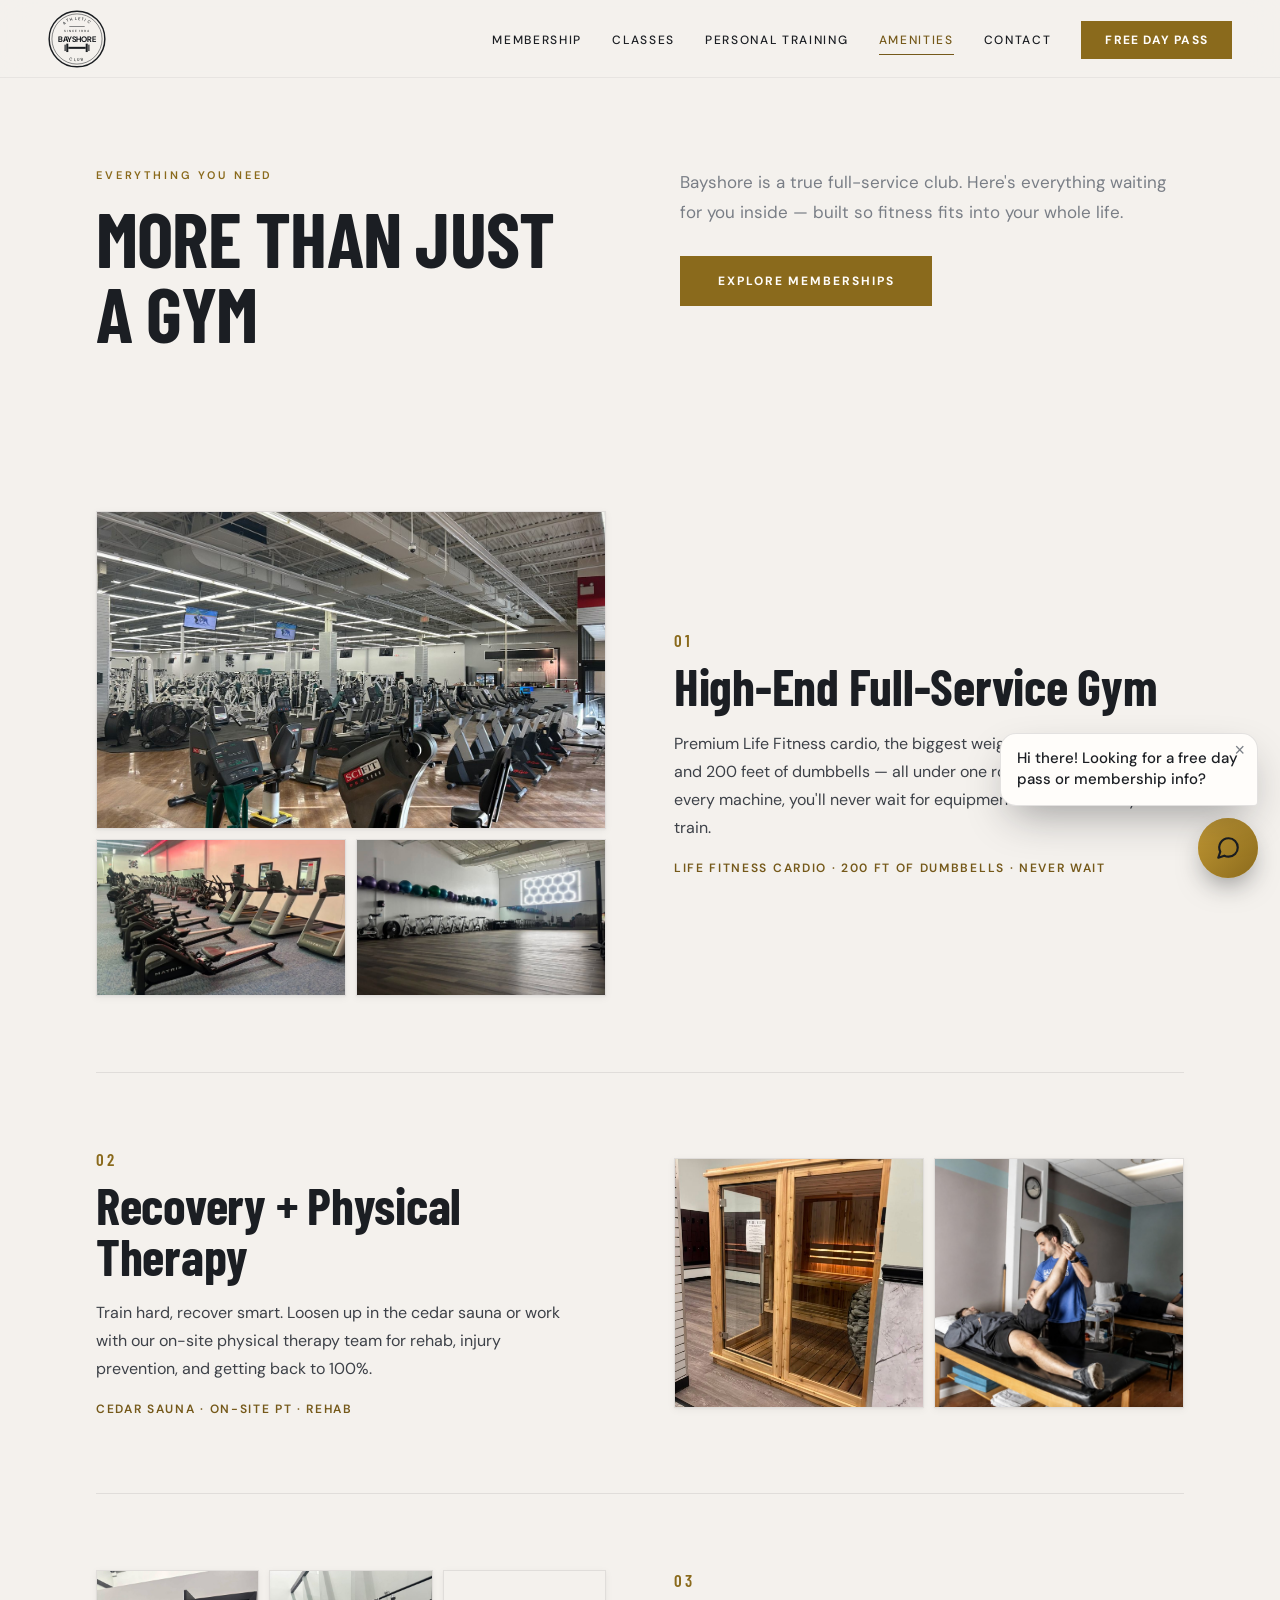
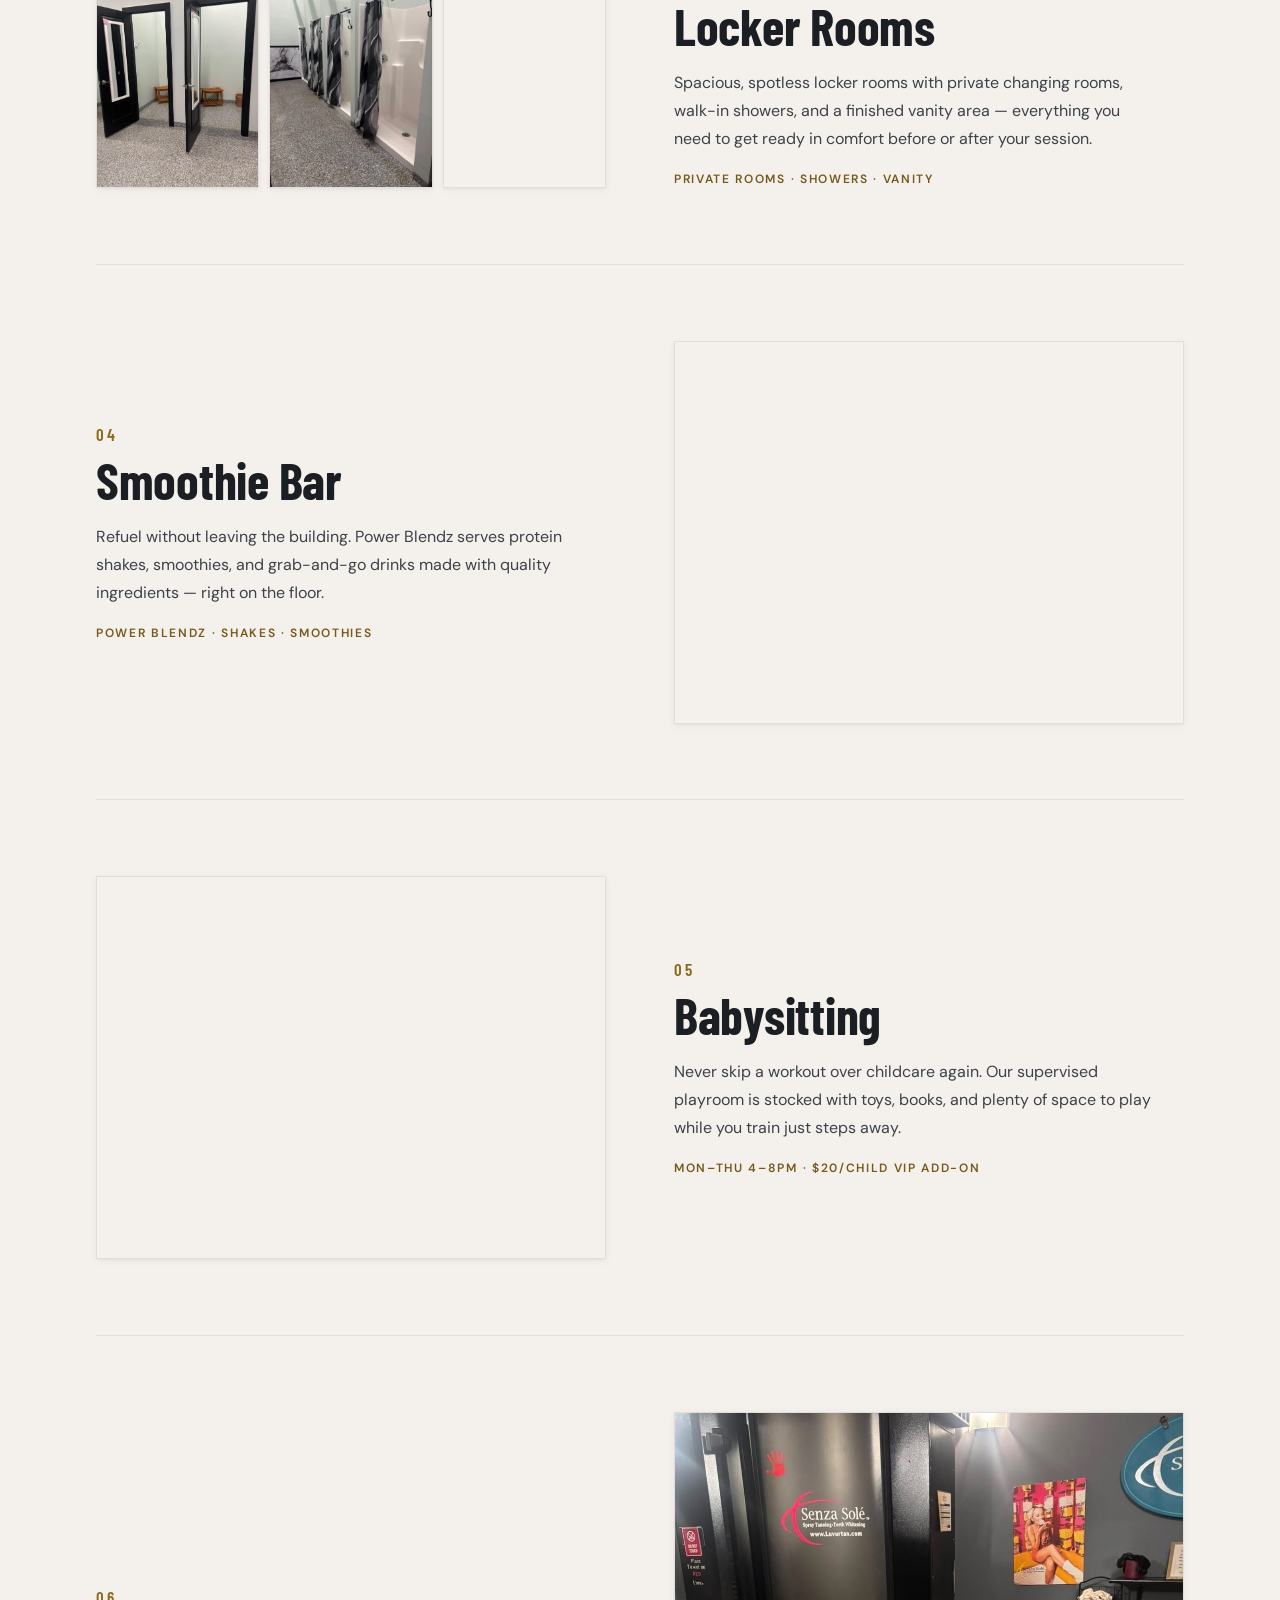
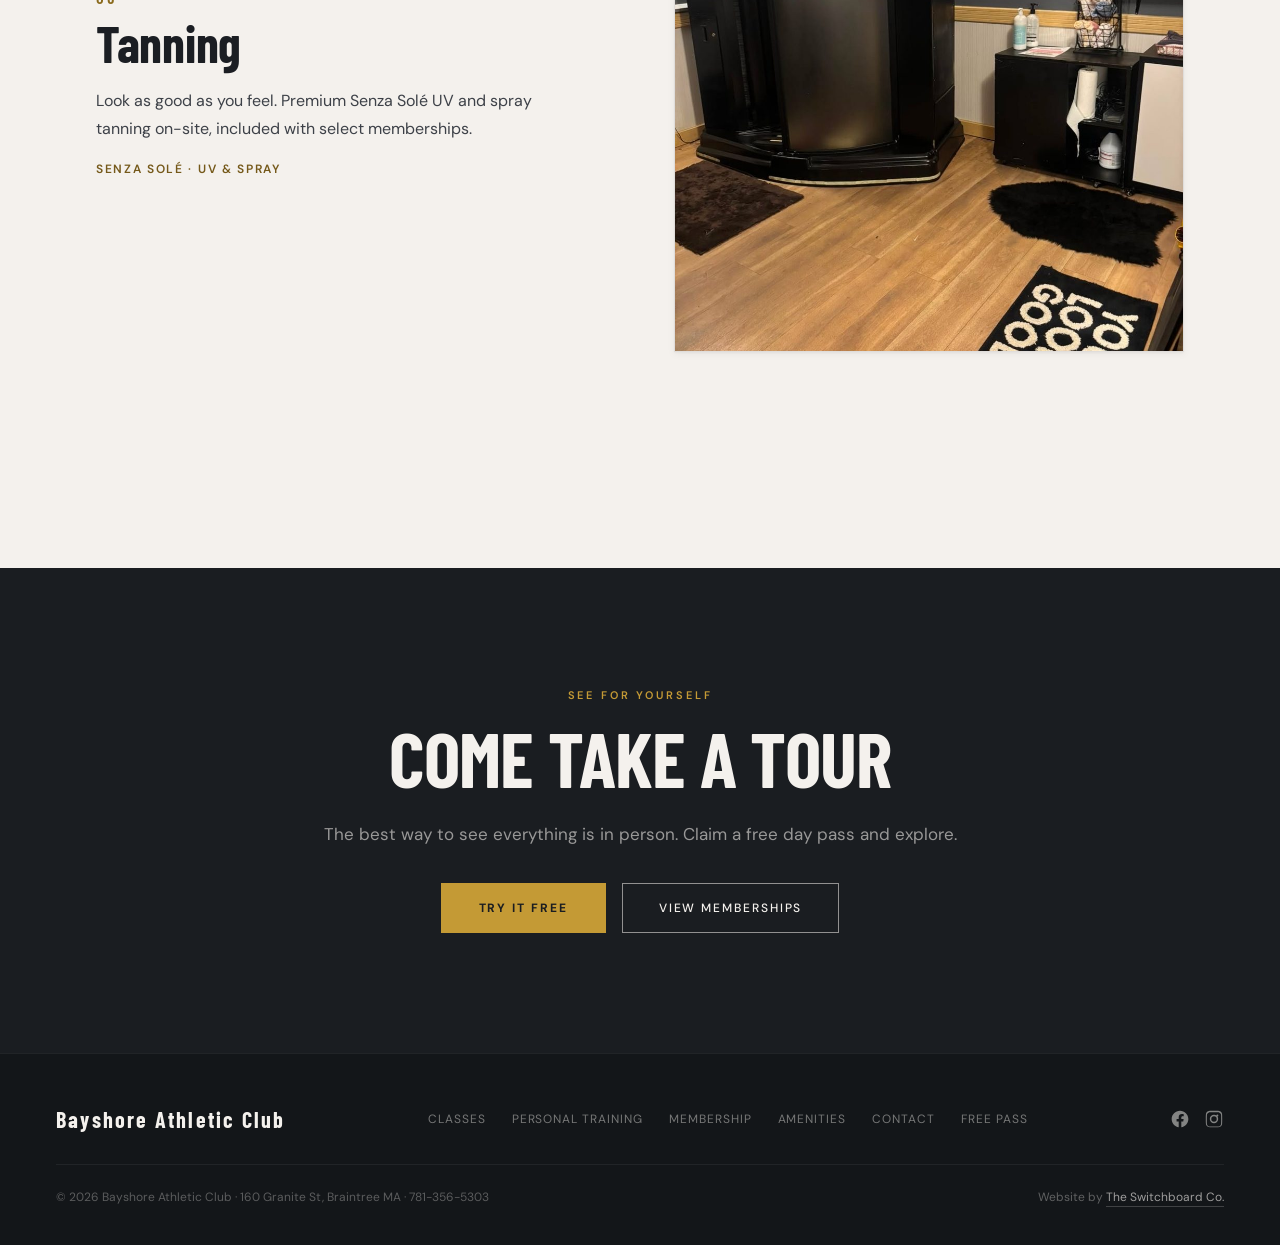
==== commit 0ff63e67: "Point canonical/OG URLs at bayshoreac.com; add sitemap and robots.txt Canonicals and og:url still re" ====
--- a/amenities.html
+++ b/amenities.html
@@ -9,18 +9,18 @@
 <meta property="og:site_name" content="Bayshore Athletic Club">
 <meta property="og:title" content="Amenities at Bayshore Athletic Club">
 <meta property="og:description" content="Sauna, recovery and physical therapy, smoothie bar, tanning, and babysitting — all under one roof.">
-<meta property="og:url" content="https://drewcgolden3.github.io/Bayshore-Athletic-Club/amenities.html">
-<meta property="og:image" content="https://drewcgolden3.github.io/Bayshore-Athletic-Club/images/gym-interior.jpg">
+<meta property="og:url" content="https://bayshoreac.com/amenities.html">
+<meta property="og:image" content="https://bayshoreac.com/images/gym-interior.jpg">
 <meta property="og:image:alt" content="The training floor at Bayshore Athletic Club">
 <meta name="twitter:card" content="summary_large_image">
 <meta name="twitter:title" content="Amenities at Bayshore Athletic Club">
 <meta name="twitter:description" content="Sauna, recovery and physical therapy, smoothie bar, tanning, and babysitting — all under one roof.">
-<meta name="twitter:image" content="https://drewcgolden3.github.io/Bayshore-Athletic-Club/images/gym-interior.jpg">
-<link rel="canonical" href="https://drewcgolden3.github.io/Bayshore-Athletic-Club/amenities.html">
+<meta name="twitter:image" content="https://bayshoreac.com/images/gym-interior.jpg">
+<link rel="canonical" href="https://bayshoreac.com/amenities.html">
 <link rel="preconnect" href="https://fonts.googleapis.com">
 <link rel="preconnect" href="https://fonts.gstatic.com" crossorigin>
 <link href="https://fonts.googleapis.com/css2?family=Barlow+Condensed:wght@500;600;700&family=DM+Sans:wght@300;400;500;600;700&display=swap" rel="stylesheet">
-<link rel="stylesheet" href="styles.css?v=17">
+<link rel="stylesheet" href="styles.css?v=18">
 <link rel="icon" type="image/svg+xml" href="favicon.svg">
 <link rel="icon" type="image/png" sizes="32x32" href="favicon-32.png">
 <link rel="icon" type="image/png" sizes="16x16" href="favicon-16.png">
@@ -86,7 +86,7 @@
     <div class="amenities-intro">
       <div>
         <p class="section-label">Everything You Need</p>
-        <h2 class="section-title">MORE THAN JUST A GYM</h2>
+        <h1 class="section-title">MORE THAN JUST A GYM</h1>
       </div>
       <div>
         <p class="section-body">Bayshore is a true full-service club. Here's everything waiting for you inside — built so fitness fits into your whole life.</p>
@@ -98,10 +98,10 @@
 
       <div class="feature">
         <div class="feature-media">
-          <img class="fm-lead" src="images/gym-floor.jpg" alt="Main gym floor at Bayshore Athletic Club">
+          <img class="fm-lead" src="images/gym-floor.jpg" alt="Main gym floor at Bayshore Athletic Club" loading="lazy" decoding="async">
           <div class="fm-row2">
-            <img src="images/gym-cardio.jpg" alt="Cardio area with Life Fitness equipment">
-            <img src="images/gym-studio.jpg" alt="Cycle and group fitness studio">
+            <img src="images/gym-cardio.jpg" alt="Cardio area with Life Fitness equipment" loading="lazy" decoding="async">
+            <img src="images/gym-studio.jpg" alt="Cycle and group fitness studio" loading="lazy" decoding="async">
           </div>
         </div>
         <div class="feature-content">
@@ -114,8 +114,8 @@
 
       <div class="feature reverse">
         <div class="feature-media fm-duo">
-          <img src="images/recovery-sauna.jpg" alt="Cedar sauna for recovery">
-          <img src="images/recovery-pt.jpg" alt="On-site physical therapy session">
+          <img src="images/recovery-sauna.jpg" alt="Cedar sauna for recovery" loading="lazy" decoding="async">
+          <img src="images/recovery-pt.jpg" alt="On-site physical therapy session" loading="lazy" decoding="async">
         </div>
         <div class="feature-content">
           <p class="feature-index">02</p>
@@ -127,9 +127,9 @@
 
       <div class="feature">
         <div class="feature-media fm-trio">
-          <img src="images/lockers-changing.jpg" alt="Private changing rooms">
-          <img src="images/lockers-showers.jpg" alt="Walk-in showers">
-          <img src="images/lockers-vanity.jpg" alt="Vanity and grooming area">
+          <img src="images/lockers-changing.jpg" alt="Private changing rooms" loading="lazy" decoding="async">
+          <img src="images/lockers-showers.jpg" alt="Walk-in showers" loading="lazy" decoding="async">
+          <img src="images/lockers-vanity.jpg" alt="Vanity and grooming area" loading="lazy" decoding="async">
         </div>
         <div class="feature-content">
           <p class="feature-index">03</p>
@@ -141,7 +141,7 @@
 
       <div class="feature reverse">
         <div class="feature-media">
-          <img class="fm-single" src="images/smoothie-bar.jpg" alt="Power Blendz smoothie bar">
+          <img class="fm-single" src="images/smoothie-bar.jpg" alt="Power Blendz smoothie bar" loading="lazy" decoding="async">
         </div>
         <div class="feature-content">
           <p class="feature-index">04</p>
@@ -153,7 +153,7 @@
 
       <div class="feature">
         <div class="feature-media">
-          <img class="fm-single" src="images/babysitting.jpg" alt="Babysitting playroom at Bayshore Athletic Club">
+          <img class="fm-single" src="images/babysitting.jpg" alt="Babysitting playroom at Bayshore Athletic Club" loading="lazy" decoding="async">
         </div>
         <div class="feature-content">
           <p class="feature-index">05</p>
@@ -165,7 +165,7 @@
 
       <div class="feature reverse">
         <div class="feature-media">
-          <img class="fm-portrait" src="images/tanning.jpg" alt="Senza Solé tanning booth">
+          <img class="fm-portrait" src="images/tanning.jpg" alt="Senza Solé tanning booth" loading="lazy" decoding="async">
         </div>
         <div class="feature-content">
           <p class="feature-index">06</p>
@@ -213,7 +213,7 @@
   </div>
 </footer>
 
-<script src="script.js?v=17"></script>
+<script src="script.js?v=18"></script>
 <script src="chat.js?v=1"></script>
 </body>
 </html>
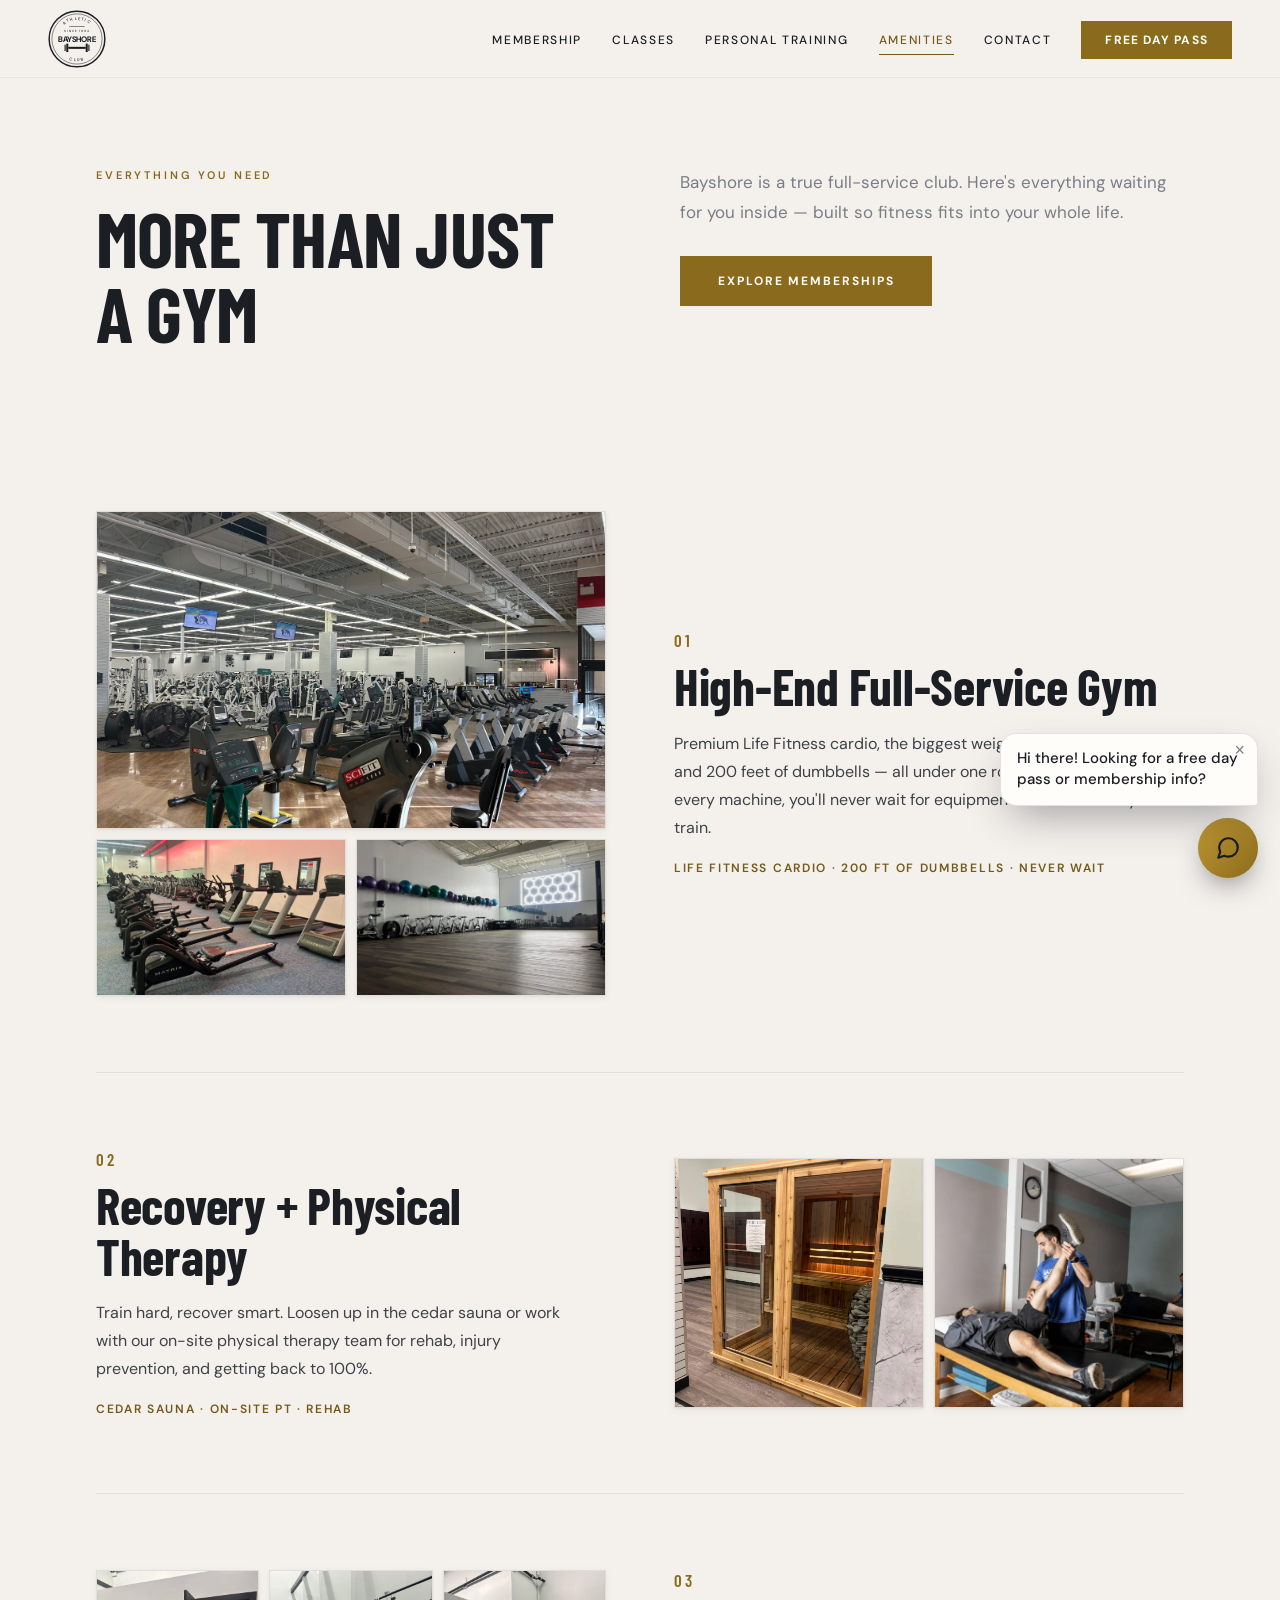
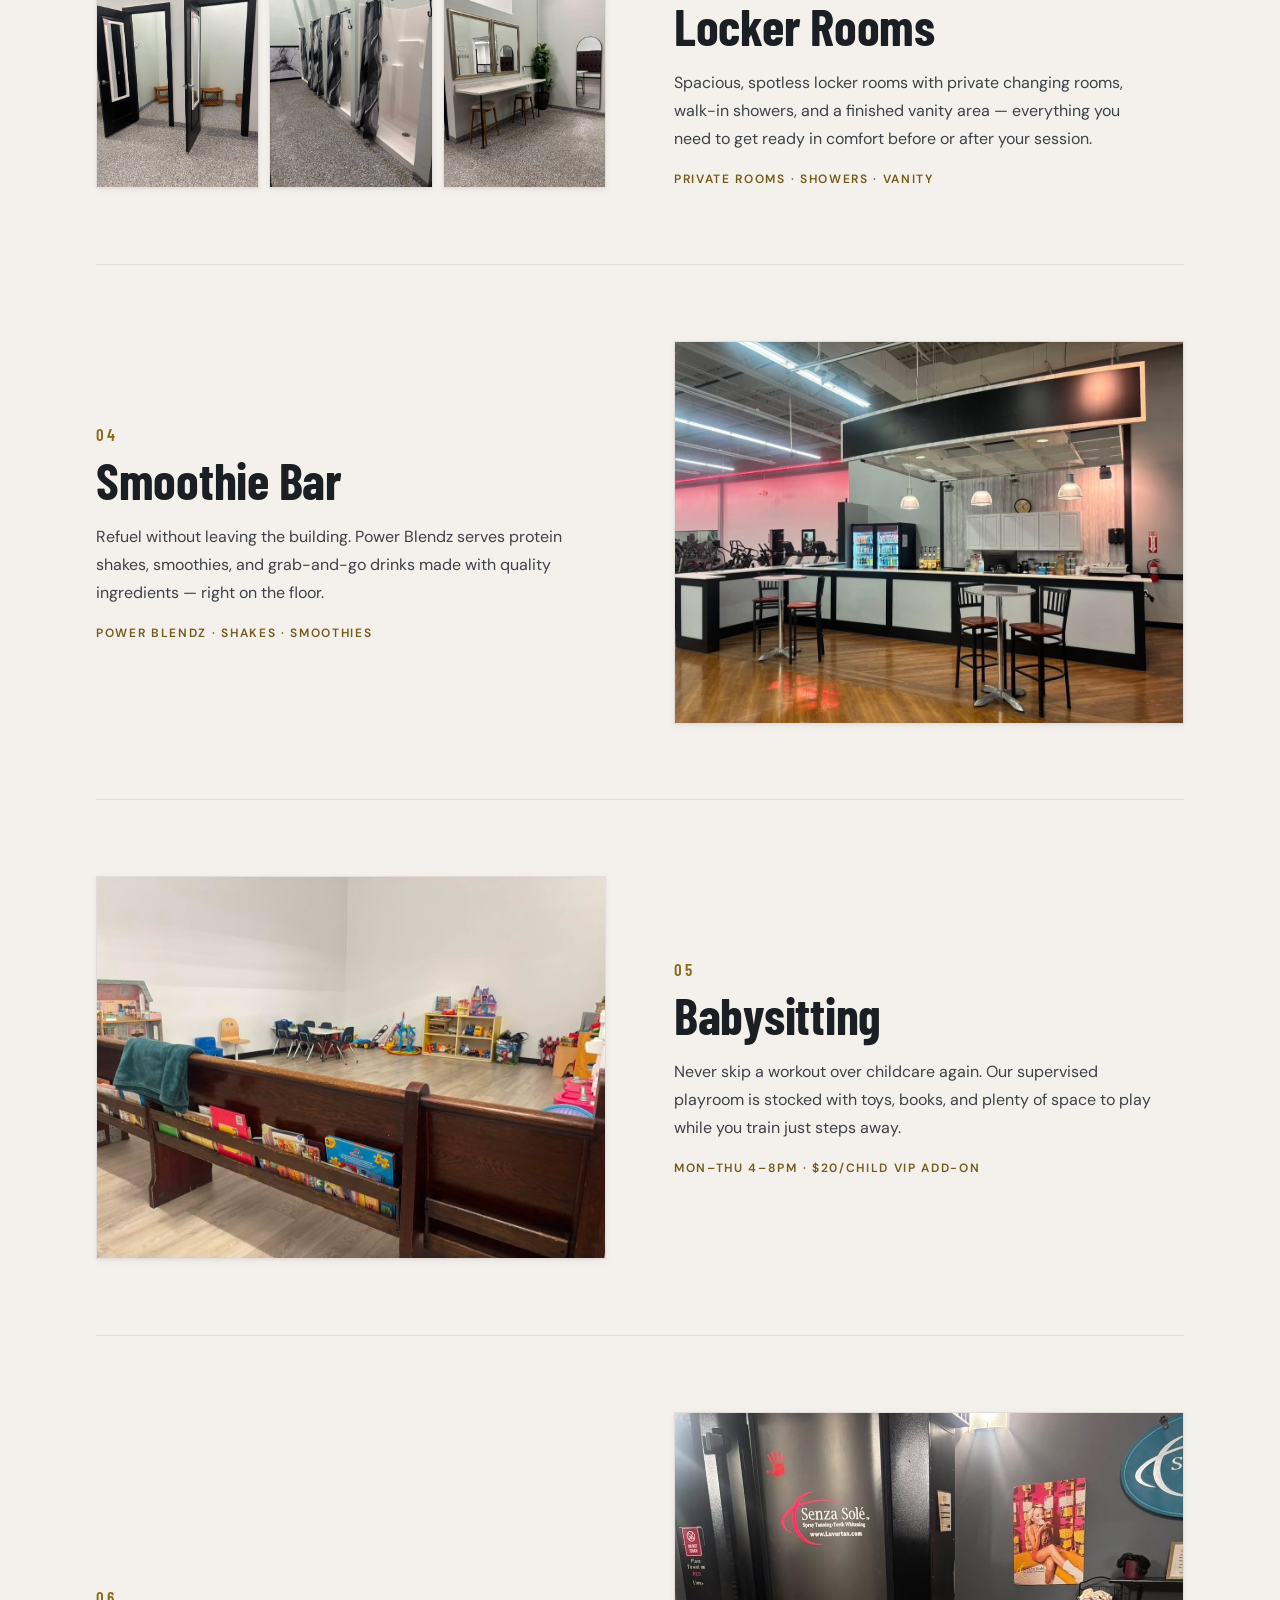
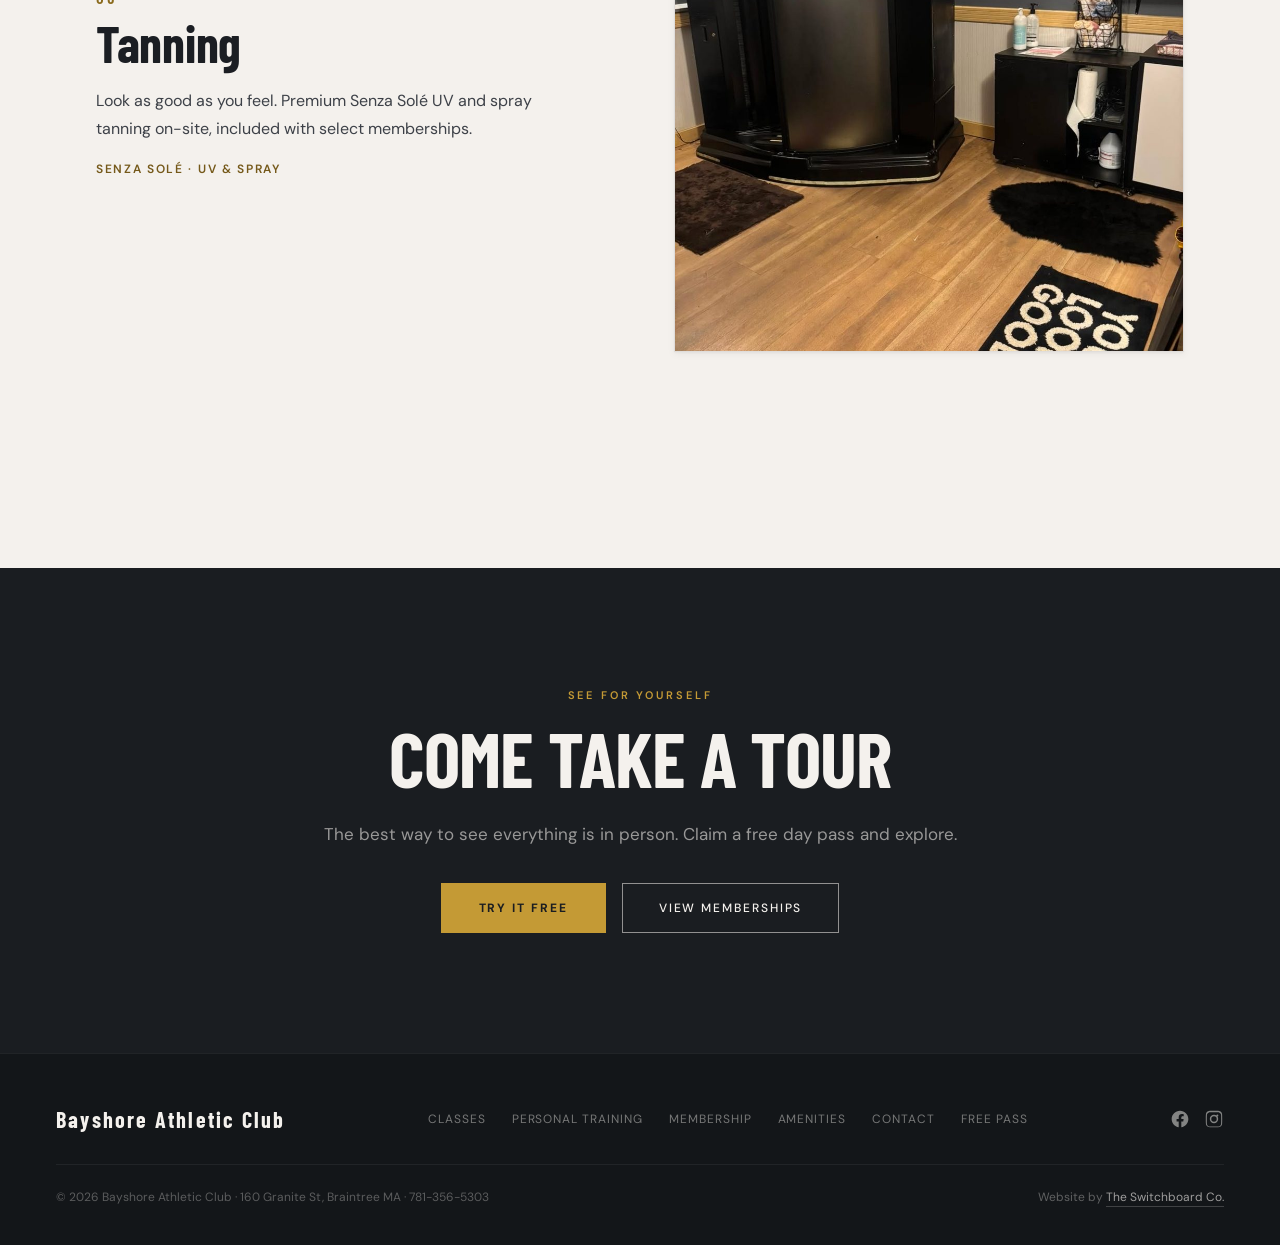
==== commit 3f1488dc: "Count signup handoffs, and tie them to a known visitor Bayshore had no booking-click tracking at all" ====
--- a/amenities.html
+++ b/amenities.html
@@ -213,7 +213,7 @@
   </div>
 </footer>
 
-<script src="script.js?v=18"></script>
-<script src="chat.js?v=1"></script>
+<script src="script.js?v=19"></script>
+<script src="chat.js?v=2"></script>
 </body>
 </html>
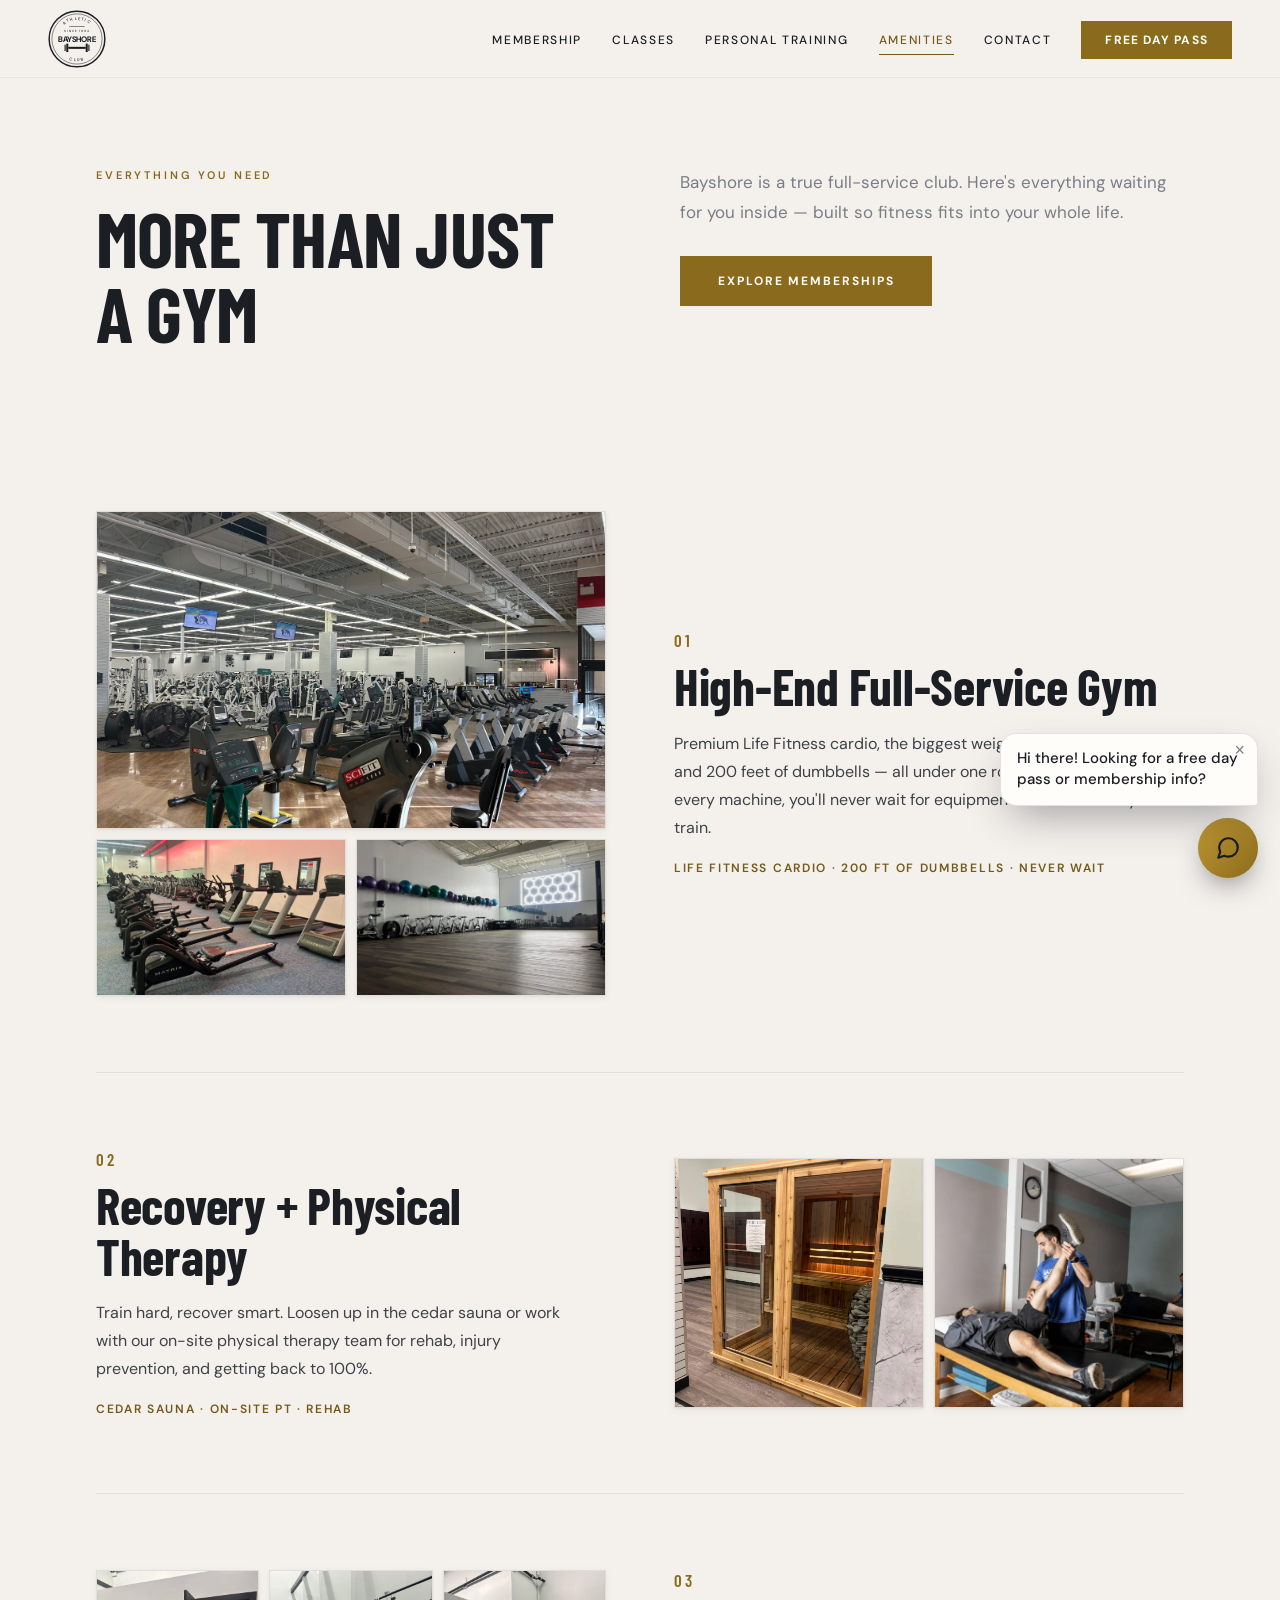
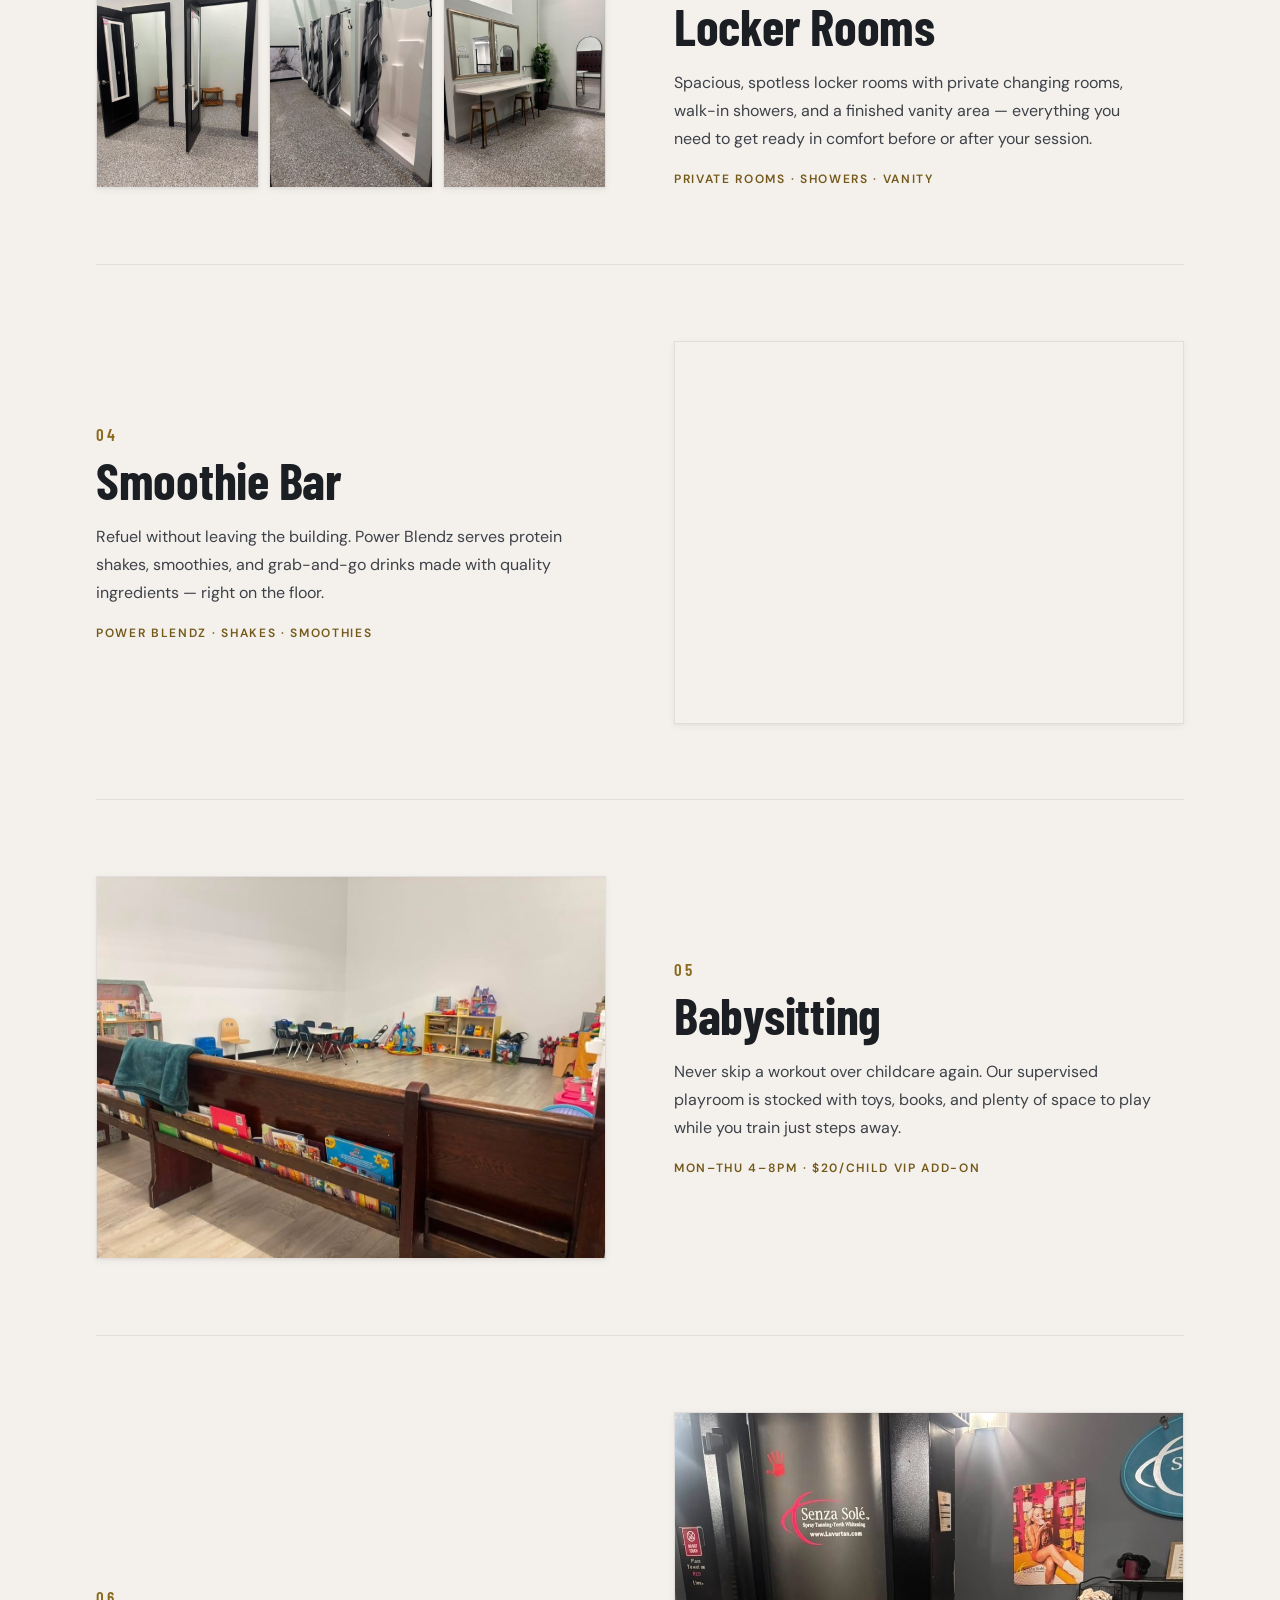
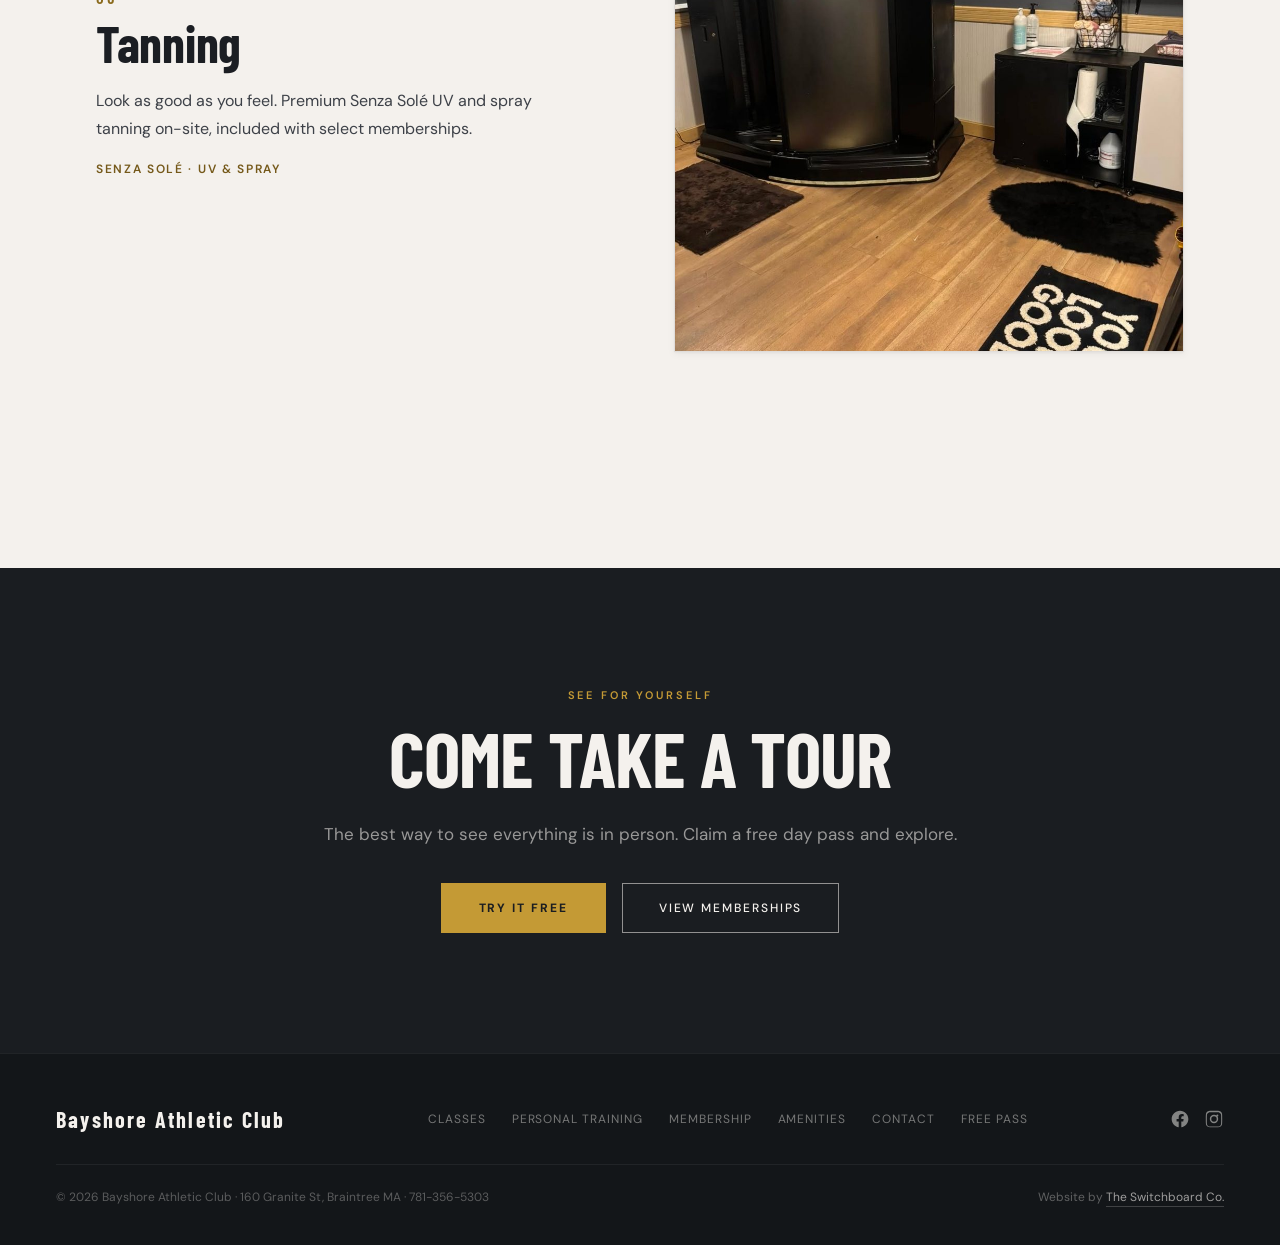
==== commit 49bc66d8: "Render the receptionist's booking buttons When the receptionist offers membership tiers or a day pas" ====
--- a/amenities.html
+++ b/amenities.html
@@ -214,6 +214,6 @@
 </footer>
 
 <script src="script.js?v=19"></script>
-<script src="chat.js?v=2"></script>
+<script src="chat.js?v=3"></script>
 </body>
 </html>
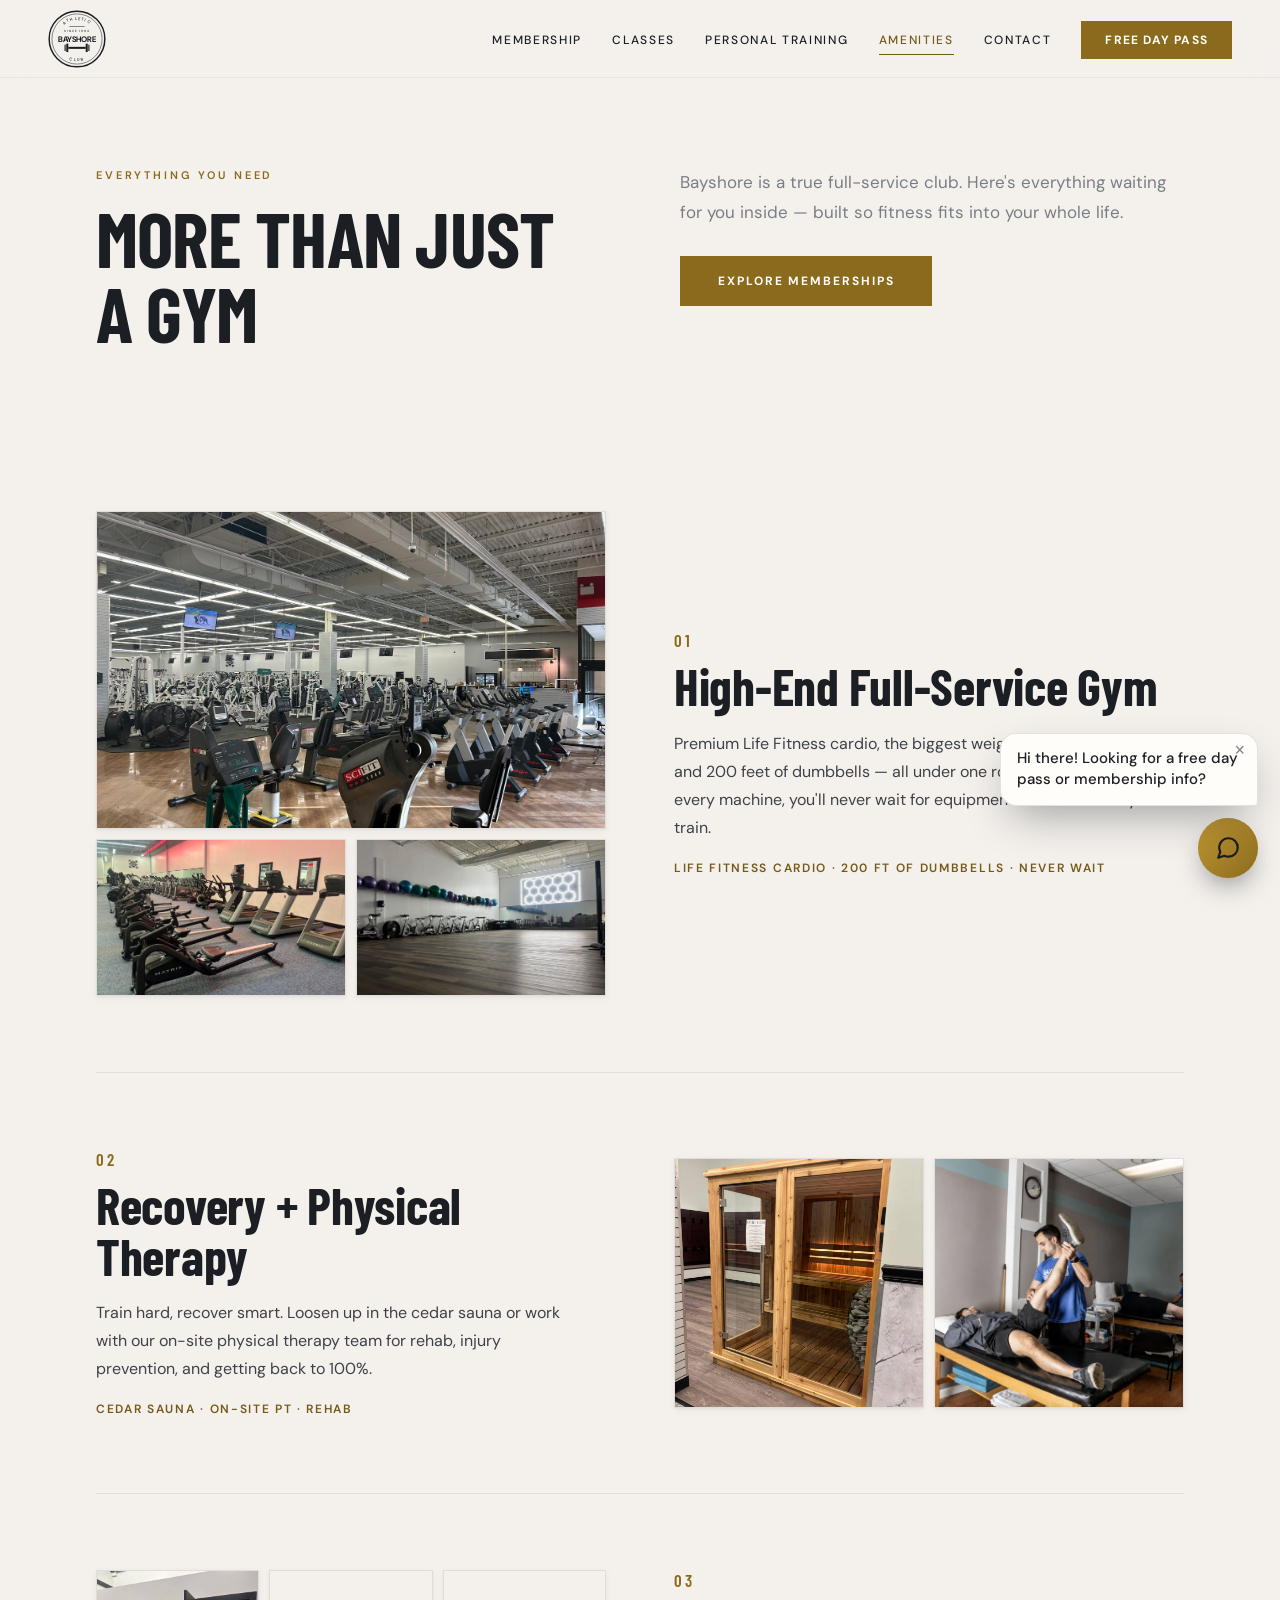
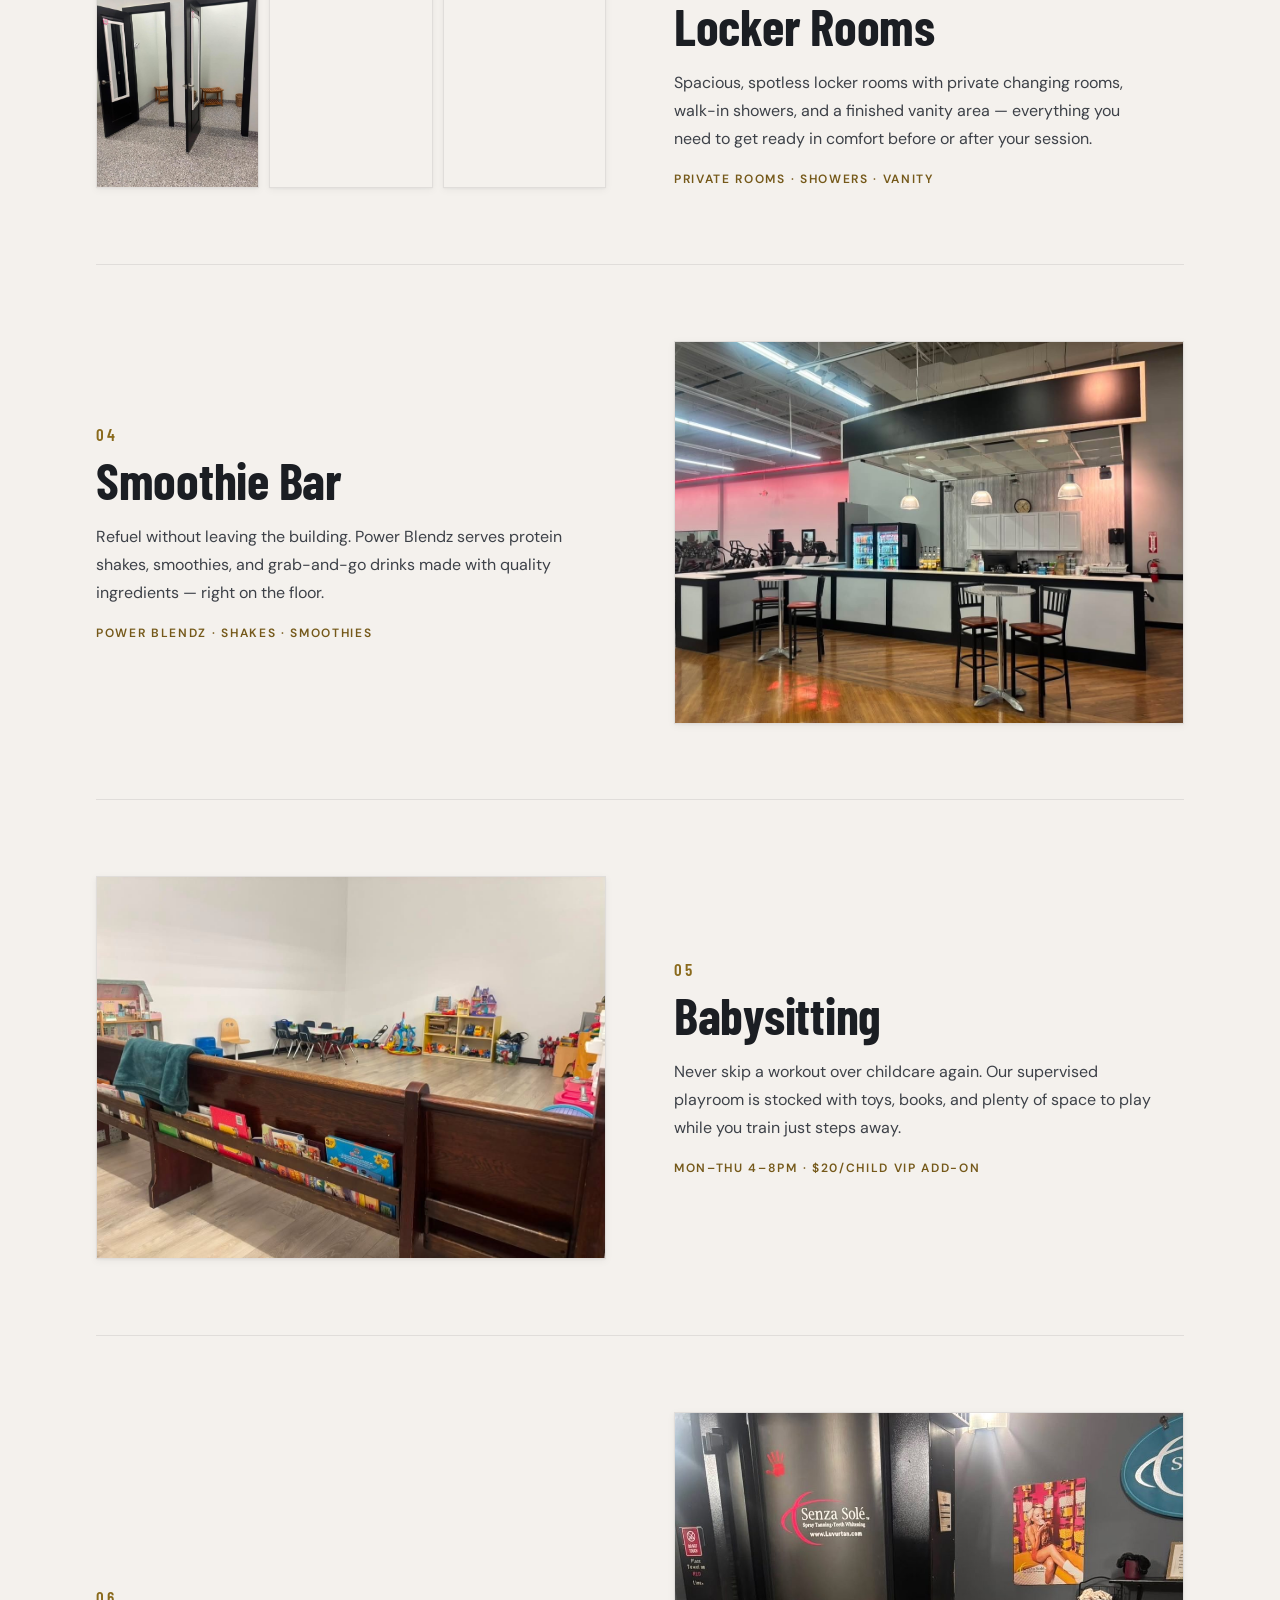
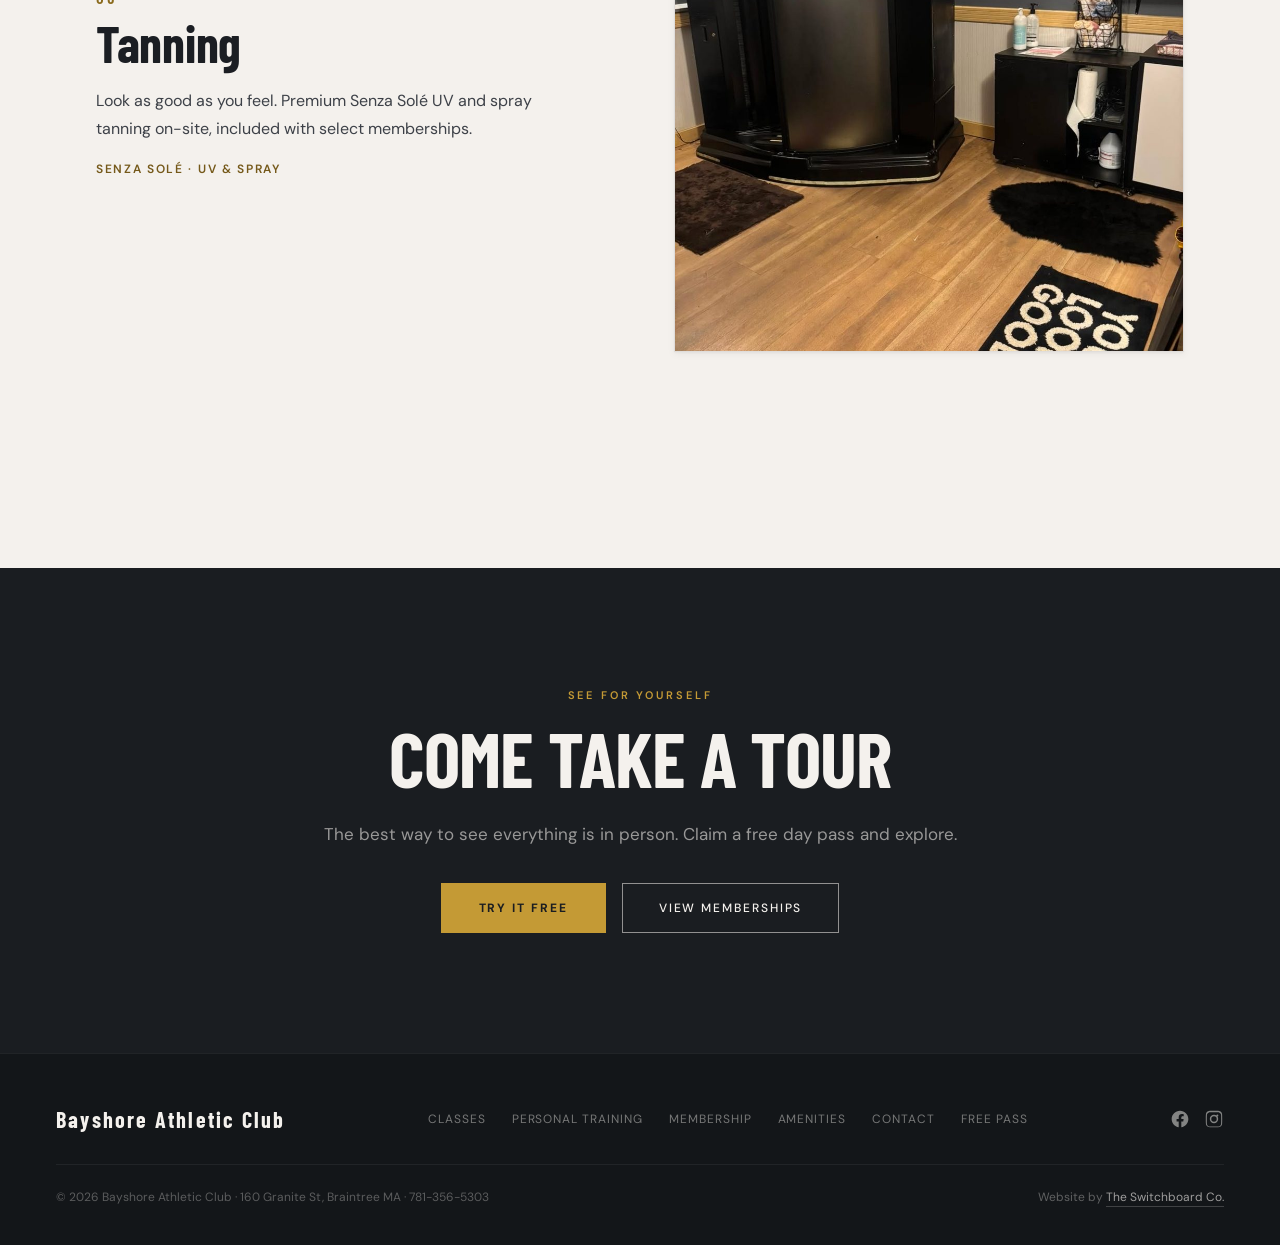
==== commit 8a184b0c: "Support alternative rates under a membership button Bayshore has no variants configured yet, so noth" ====
--- a/amenities.html
+++ b/amenities.html
@@ -214,6 +214,6 @@
 </footer>
 
 <script src="script.js?v=19"></script>
-<script src="chat.js?v=3"></script>
+<script src="chat.js?v=4"></script>
 </body>
 </html>
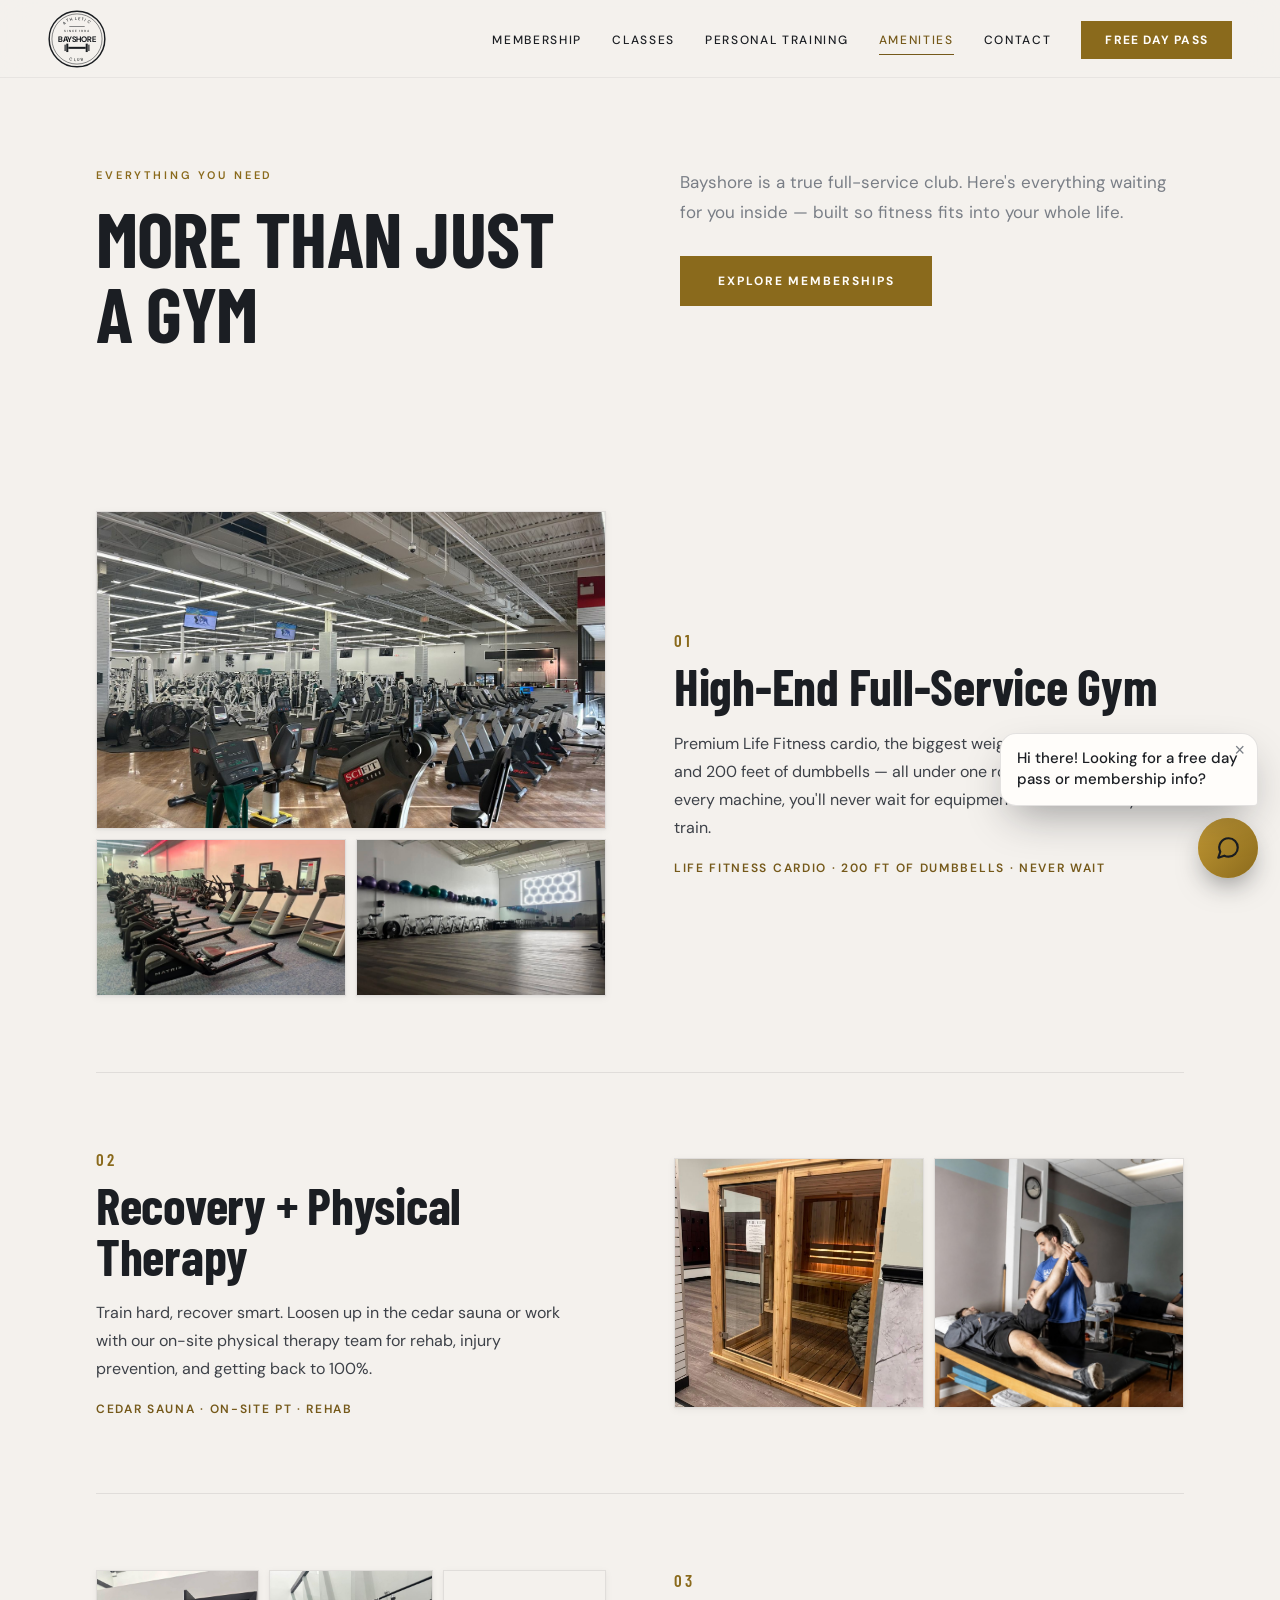
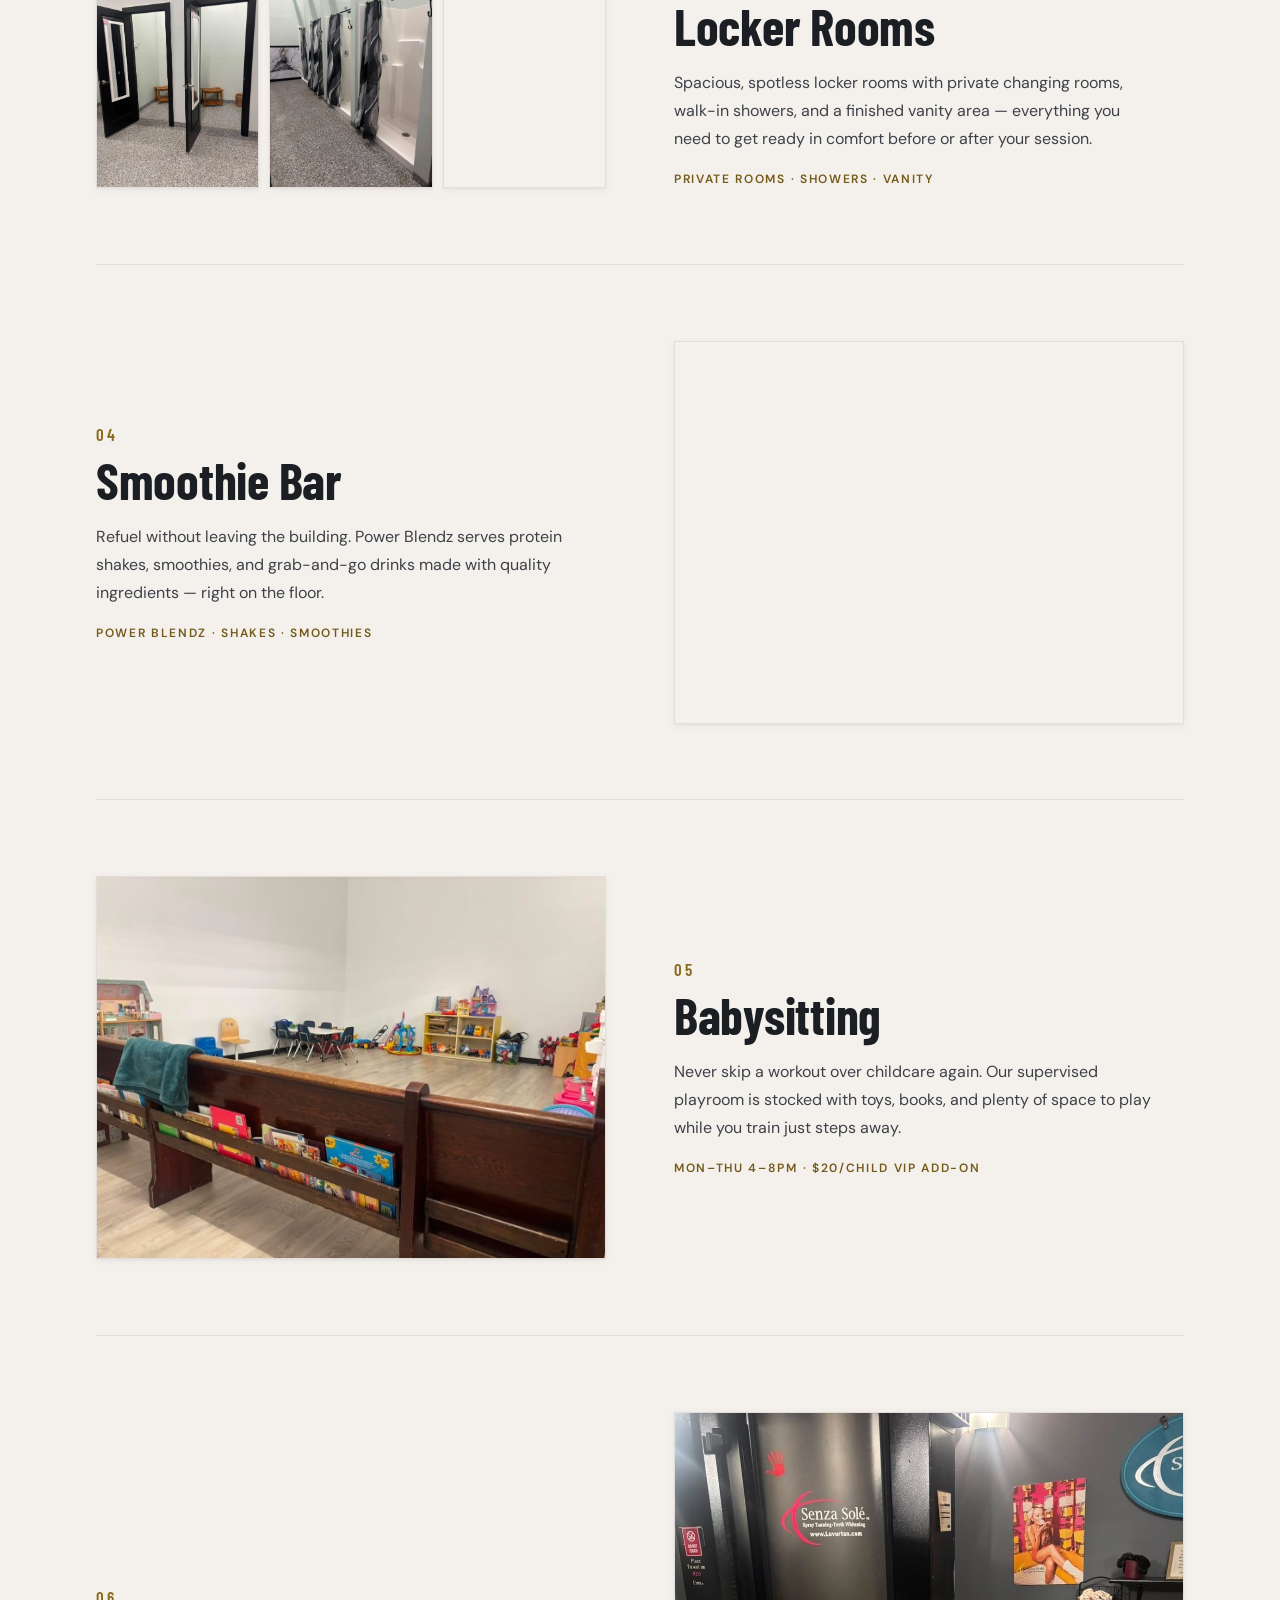
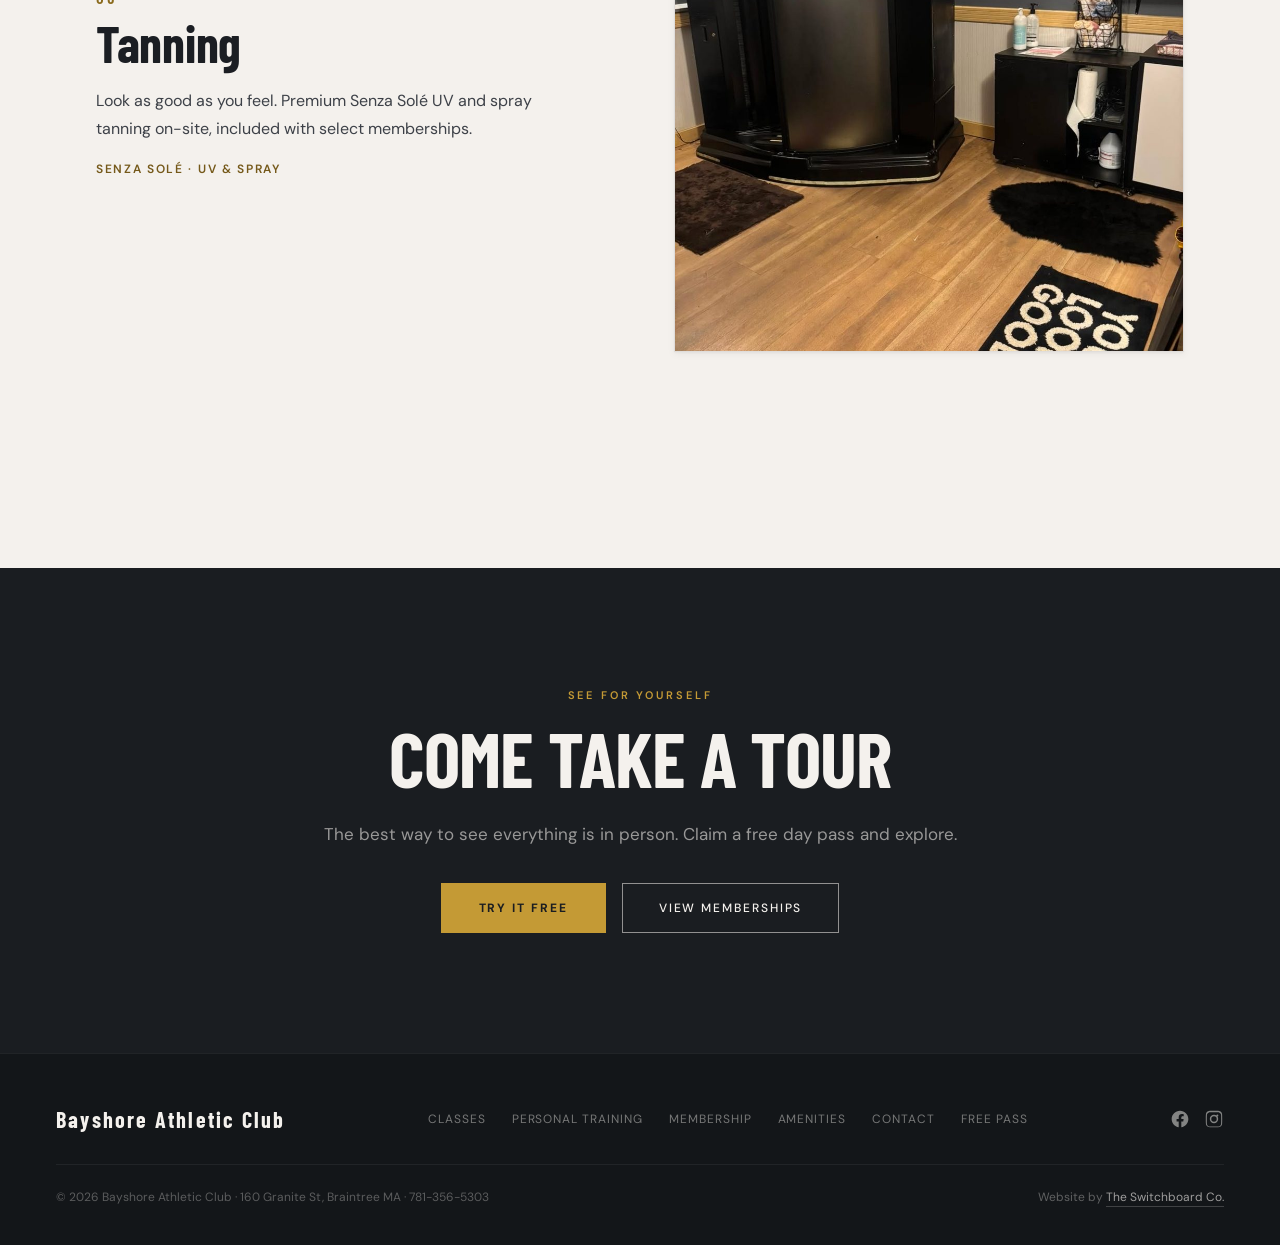
==== commit 84a5b29b: "Describe the club to search engines with JSON-LD The site had no structured data, so nothing told Go" ====
--- a/amenities.html
+++ b/amenities.html
@@ -27,6 +27,44 @@
 <link rel="shortcut icon" href="favicon.ico">
 <link rel="apple-touch-icon" sizes="180x180" href="apple-touch-icon.png">
 <meta name="theme-color" content="#1c1f24">
+<!-- structured data -->
+<script type="application/ld+json">
+{
+  "@context": "https://schema.org",
+  "@graph": [
+    {
+      "@type": "WebPage",
+      "@id": "https://bayshoreac.com/amenities.html#webpage",
+      "url": "https://bayshoreac.com/amenities.html",
+      "name": "Amenities",
+      "isPartOf": {
+        "@id": "https://bayshoreac.com/#website"
+      },
+      "about": {
+        "@id": "https://bayshoreac.com/#business"
+      },
+      "description": "More than a gym — tanning, smoothie bar, physical therapy, babysitting, and more at Bayshore Athletic Club."
+    },
+    {
+      "@type": "BreadcrumbList",
+      "itemListElement": [
+        {
+          "@type": "ListItem",
+          "position": 1,
+          "name": "Home",
+          "item": "https://bayshoreac.com/"
+        },
+        {
+          "@type": "ListItem",
+          "position": 2,
+          "name": "Amenities",
+          "item": "https://bayshoreac.com/amenities.html"
+        }
+      ]
+    }
+  ]
+}
+</script>
 </head>
 <body>
 <!-- NAV -->
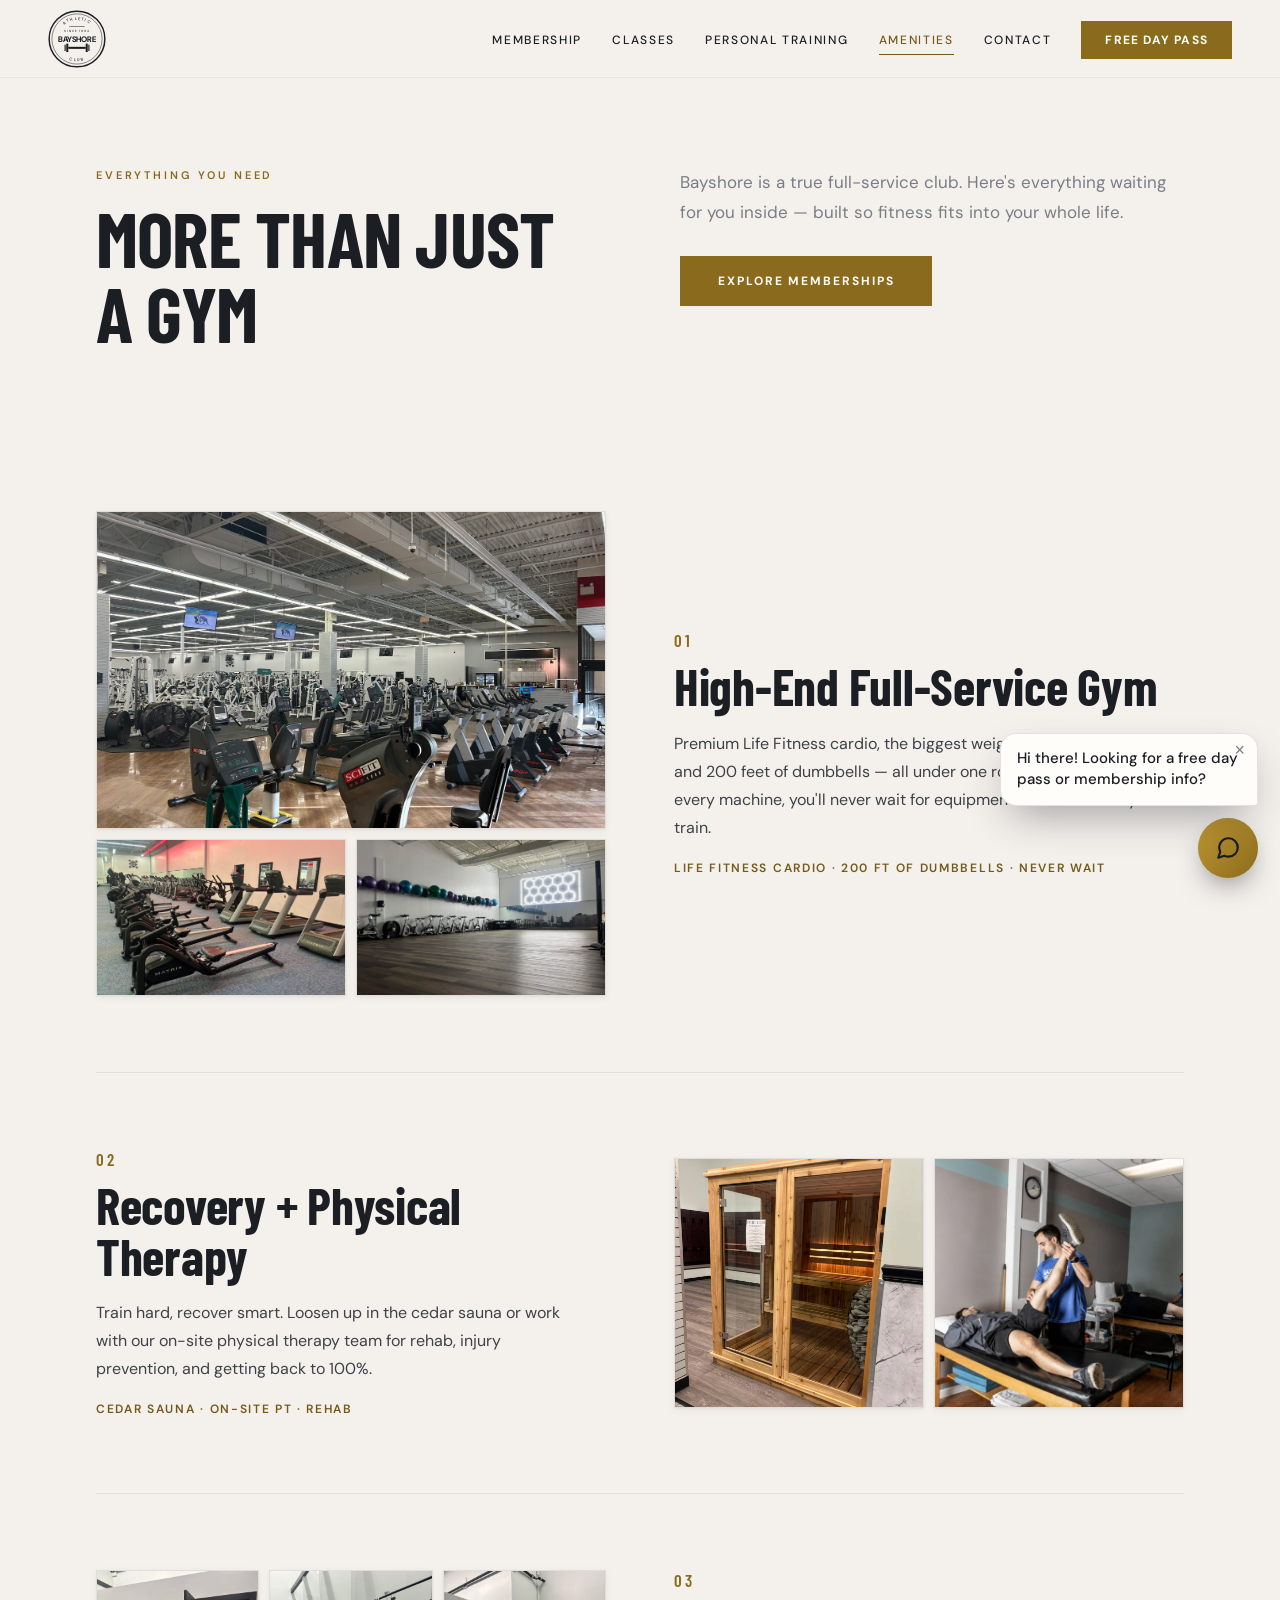
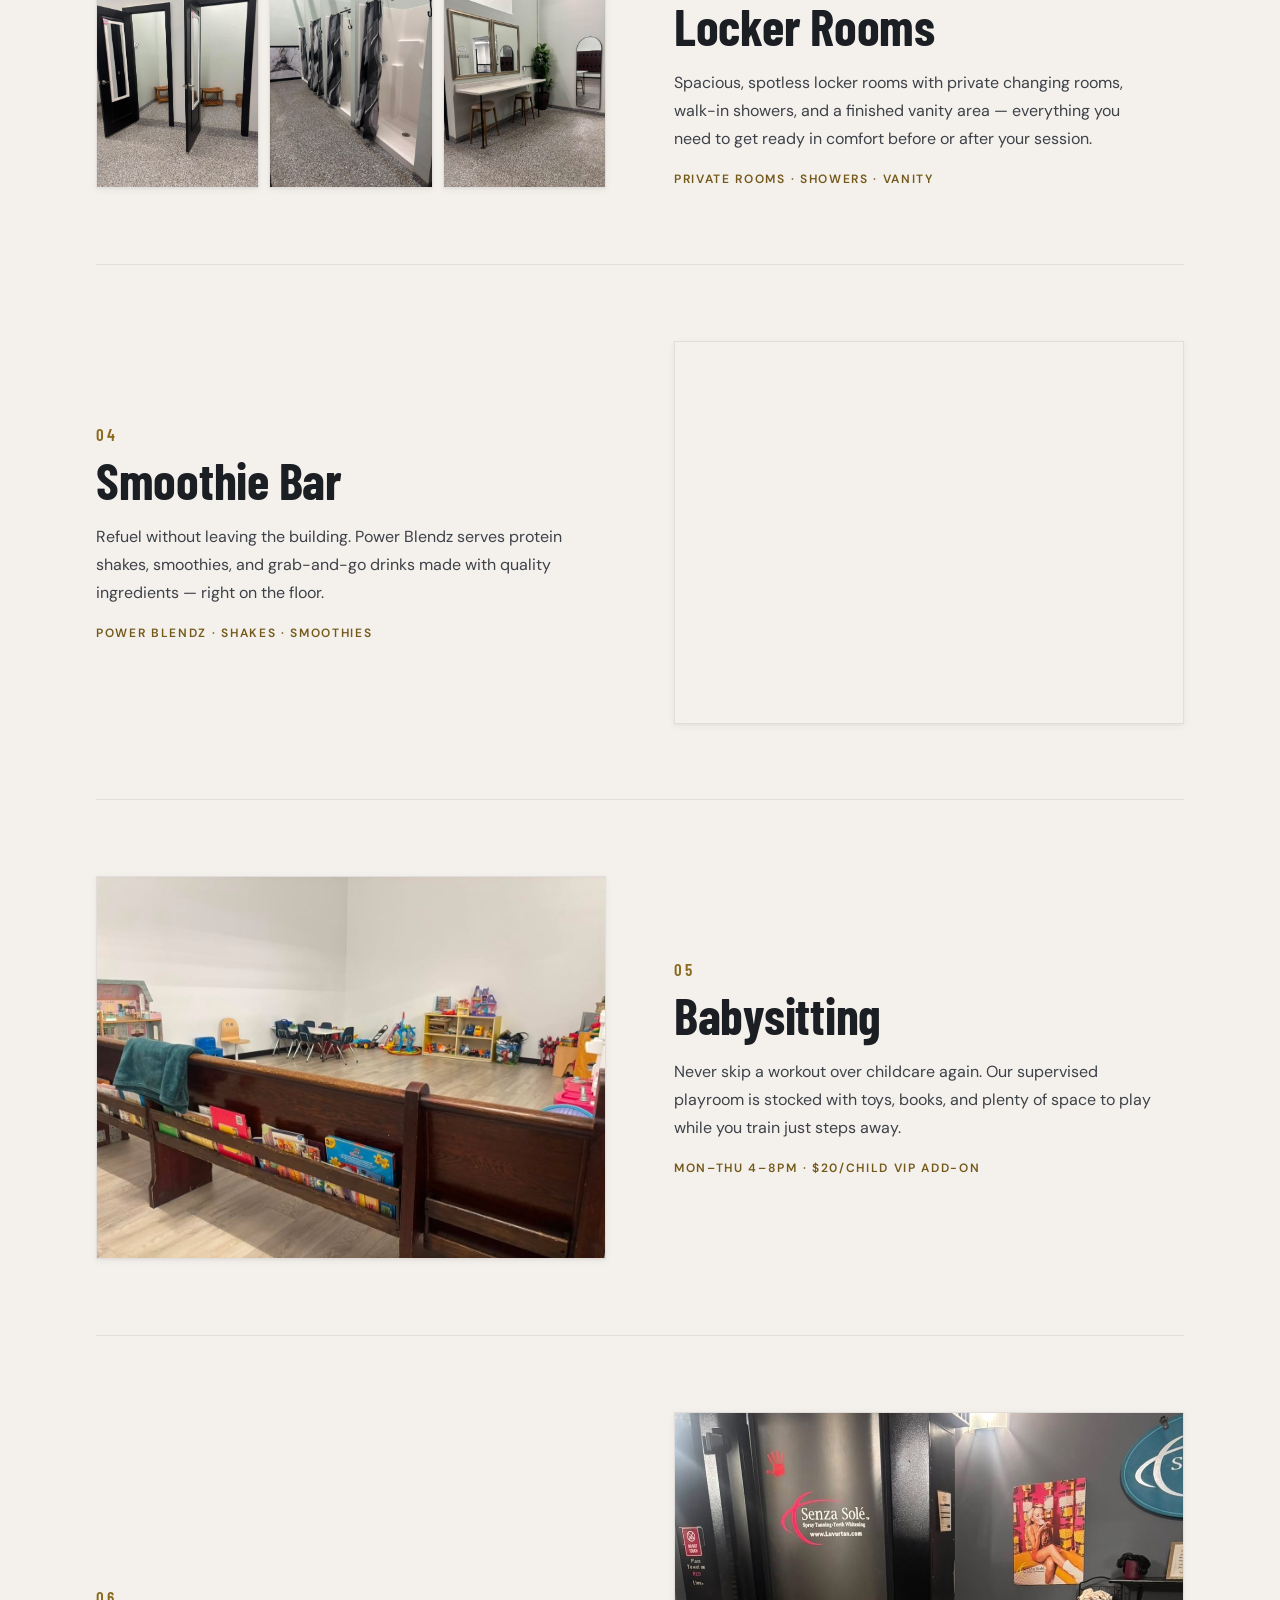
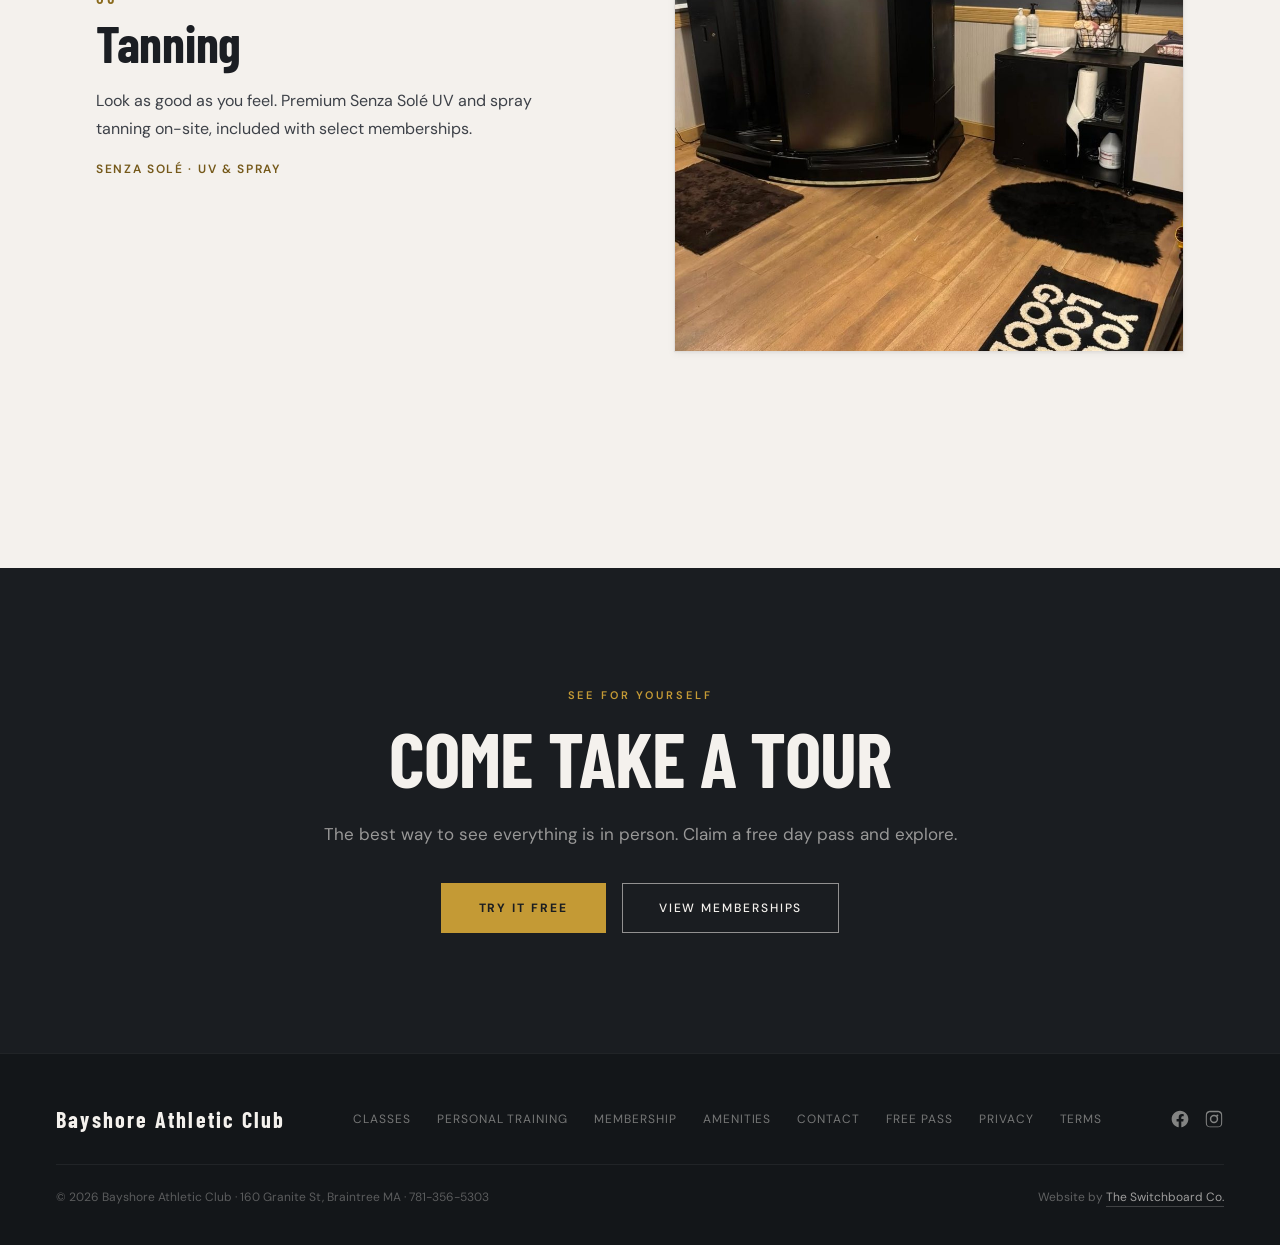
==== commit 43c3eed5: "Add privacy policy, terms, and SMS consent language Twilio rejected the A2P campaign with 30882 (TER" ====
--- a/amenities.html
+++ b/amenities.html
@@ -239,6 +239,8 @@
       <a href="amenities.html">Amenities</a>
       <a href="contact.html">Contact</a>
       <a href="free-pass.html">Free Pass</a>
+      <a href="privacy.html">Privacy</a>
+      <a href="terms.html">Terms</a>
     </div>
     <div class="footer-social">
       <a href="https://www.facebook.com/bayshore.athletic.club/" target="_blank" rel="noopener" aria-label="Bayshore Athletic Club on Facebook"><svg viewBox="0 0 24 24" width="20" height="20" fill="currentColor" aria-hidden="true"><path d="M22 12.06C22 6.5 17.52 2 12 2S2 6.5 2 12.06c0 5.02 3.66 9.18 8.44 9.94v-7.03H7.9v-2.9h2.54V9.85c0-2.5 1.49-3.89 3.77-3.89 1.1 0 2.24.2 2.24.2v2.46H15.2c-1.24 0-1.63.77-1.63 1.56v1.88h2.78l-.45 2.9h-2.33V22c4.78-.76 8.44-4.92 8.44-9.94Z"/></svg></a>
